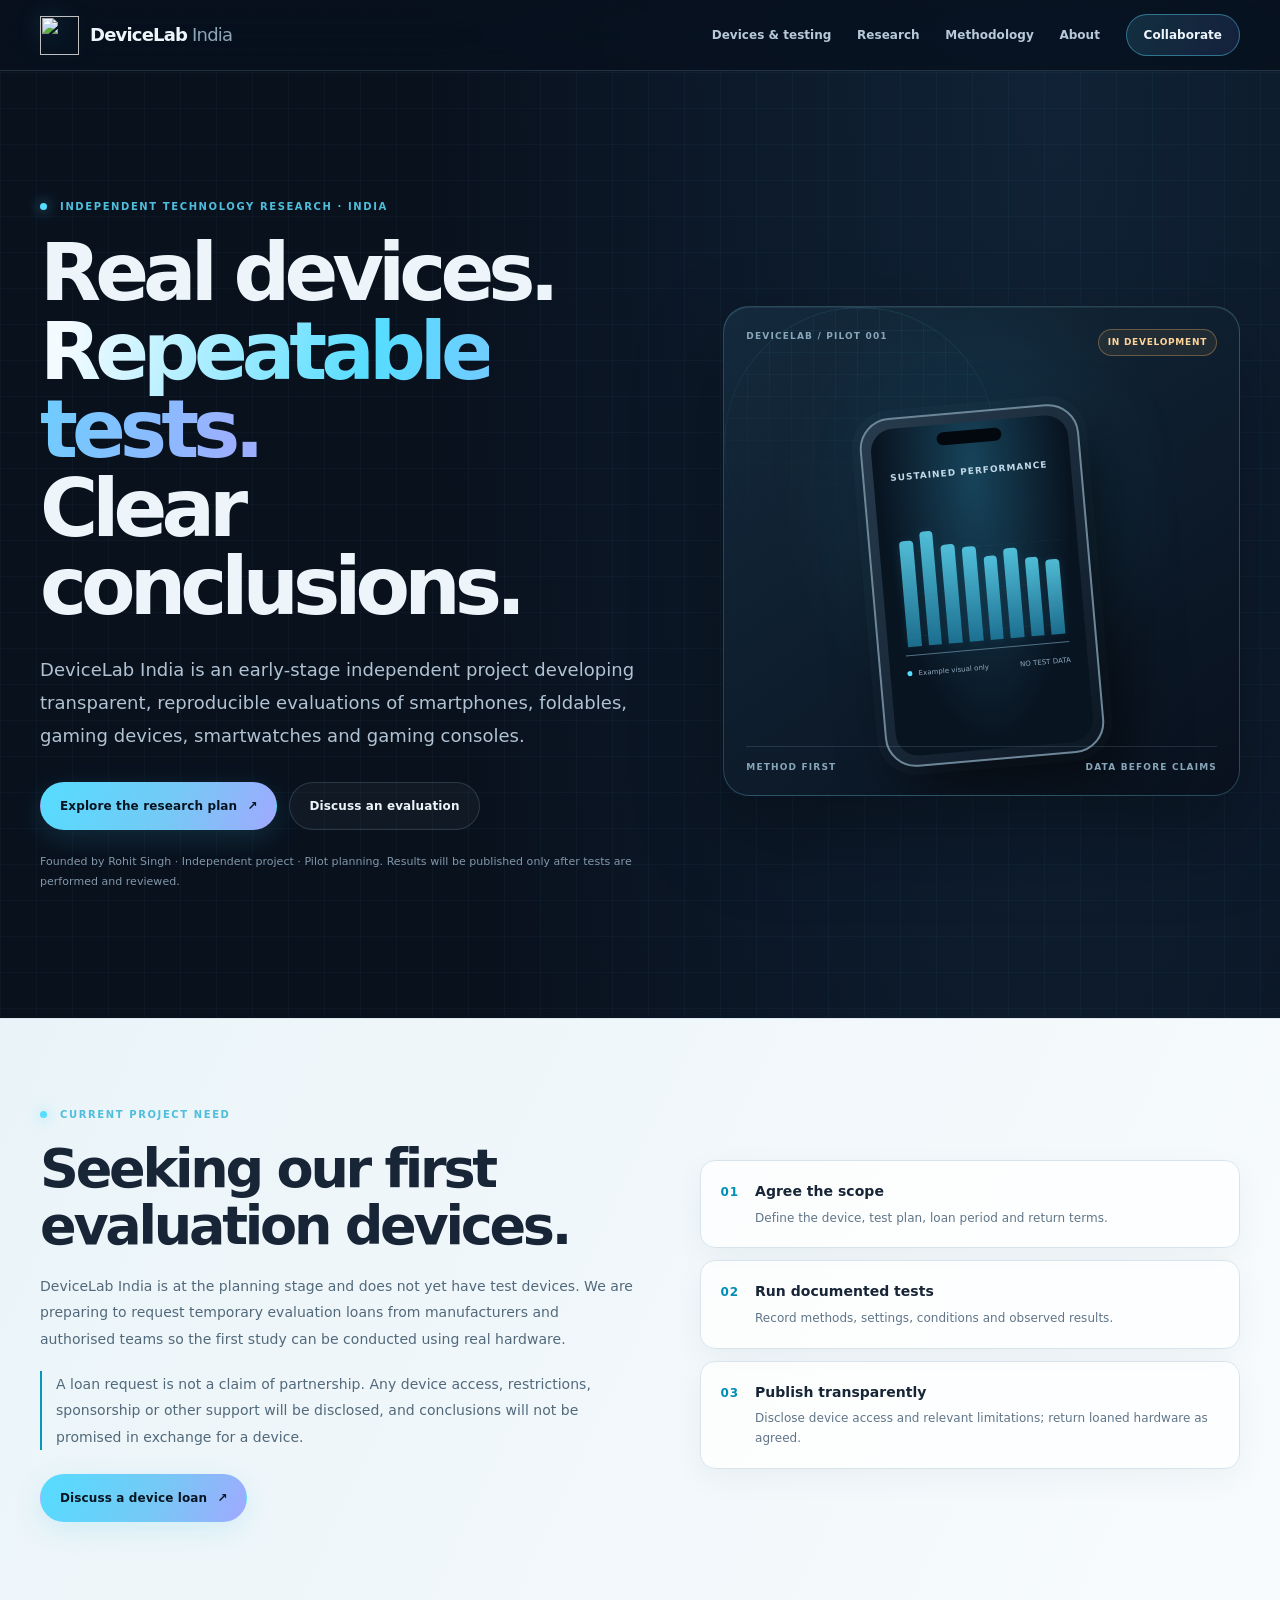
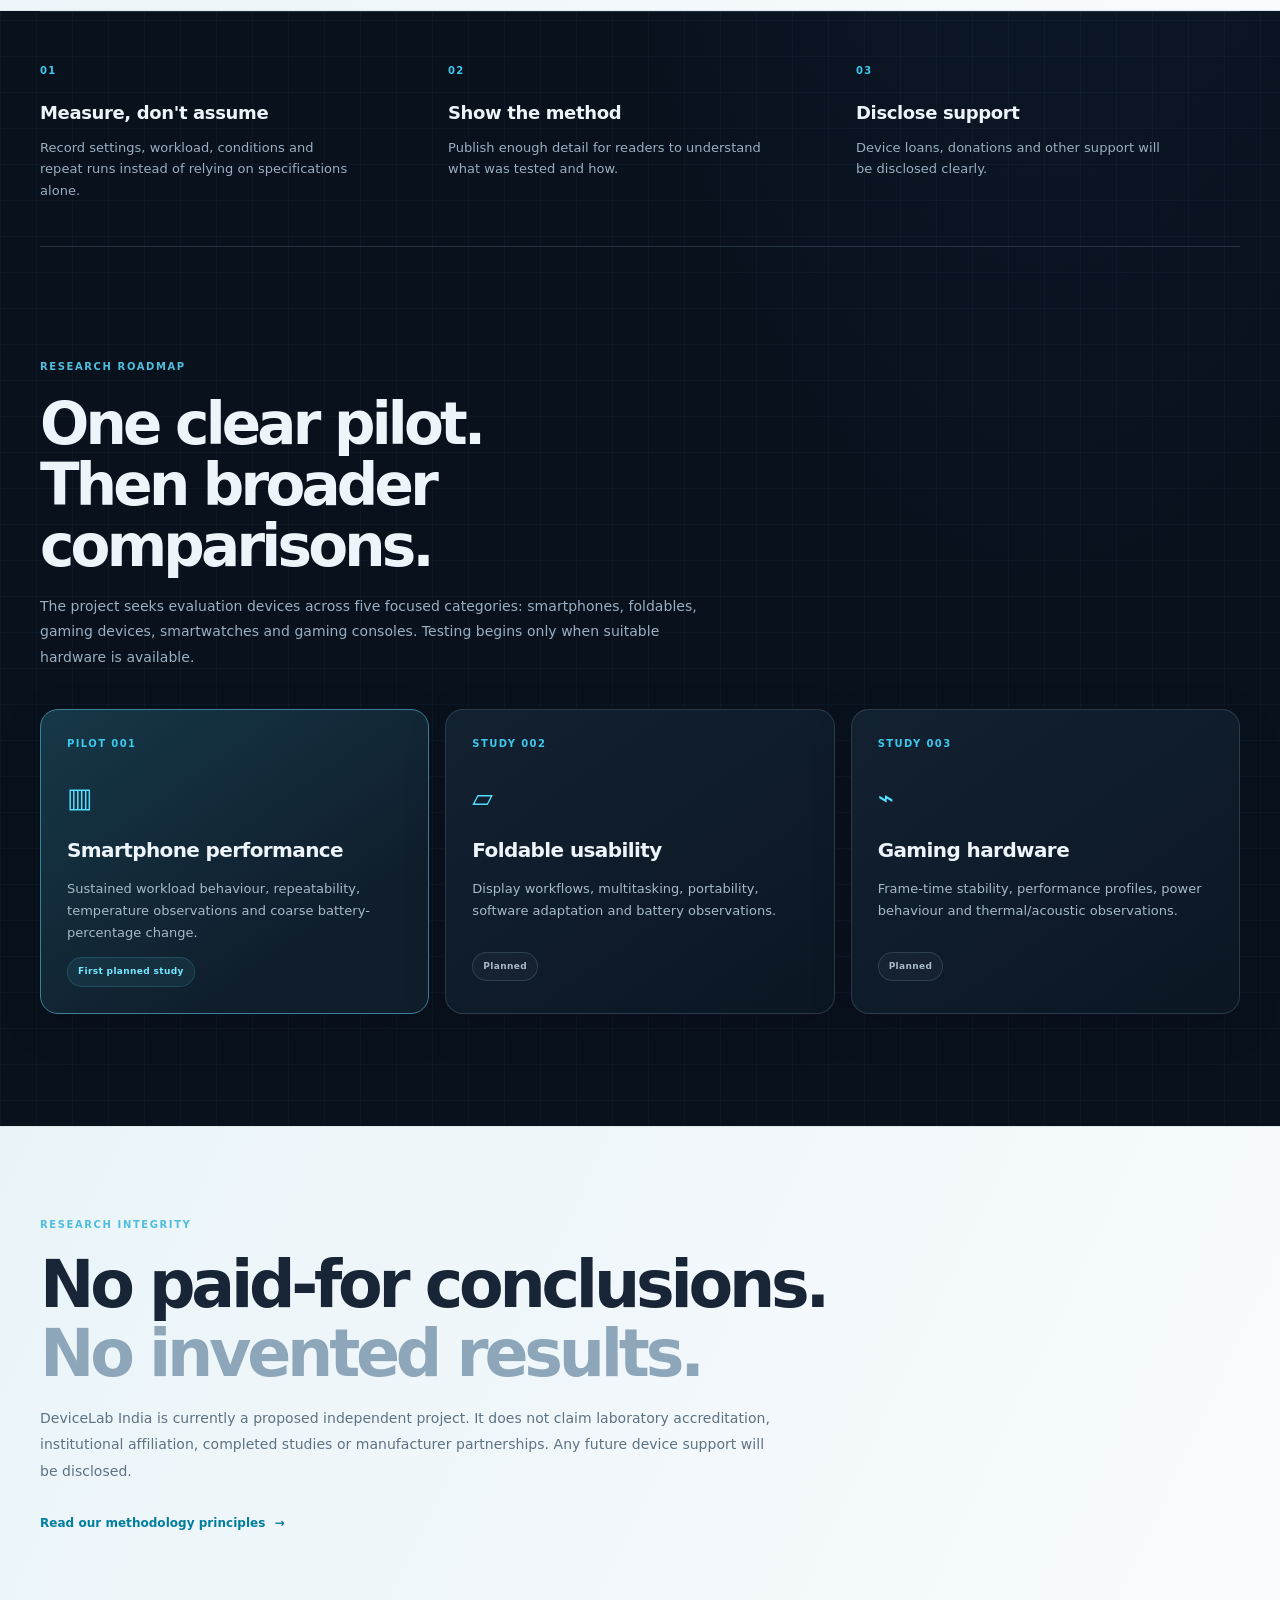
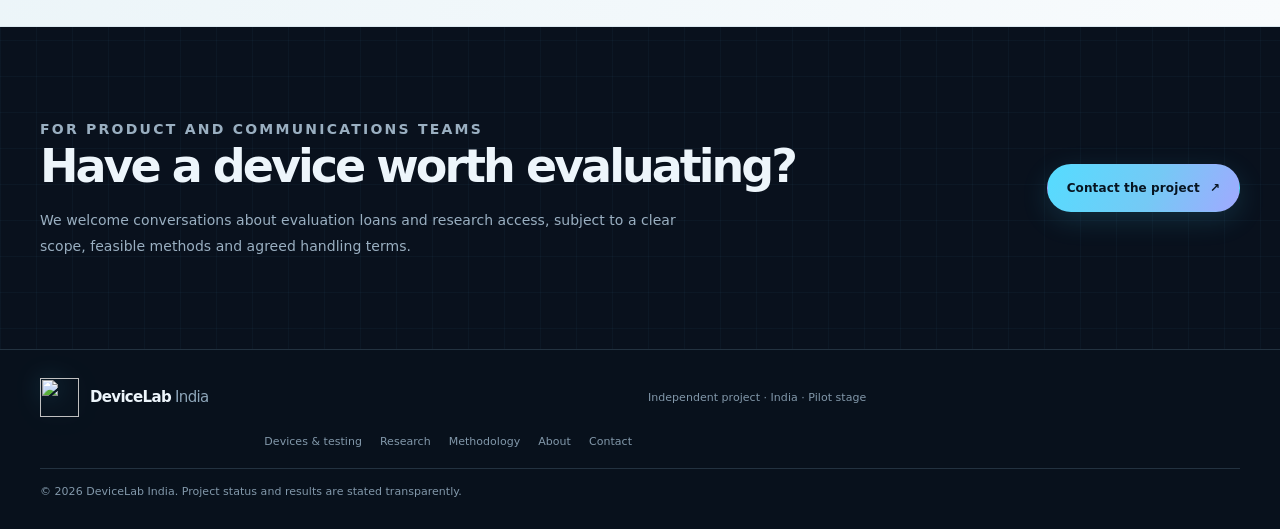
==== index.html @ 51964e19 "Add files via upload Add DeviceLab India website" ====
<!doctype html>
<html lang="en">
<head>
  <meta charset="utf-8">
  <meta name="viewport" content="width=device-width, initial-scale=1">
  <meta name="description" content="DeviceLab India is an independent, early-stage technology research project developing reproducible evaluations of smartphones, foldables, gaming devices, smartwatches and gaming consoles.">
  <meta name="theme-color" content="#101820">
  <title>DeviceLab India — Independent Device Research</title>
  <link rel="icon" href="assets/favicon.svg" type="image/svg+xml">
  <link rel="stylesheet" href="styles.css">
</head>
<body>
  <a class="skip-link" href="#main">Skip to content</a>
  <header class="site-header">
    <a class="brand" href="index.html" aria-label="DeviceLab India home">
      <img src="assets/logo.svg" alt="" width="38" height="38">
      <span>DeviceLab<span class="brand-light"> India</span></span>
    </a>
    <button class="menu-toggle" aria-expanded="false" aria-controls="site-nav">Menu</button>
    <nav id="site-nav" class="site-nav" aria-label="Main navigation">
      <a href="devices.html">Devices & testing</a><a href="research.html">Research</a>
      <a href="methodology.html">Methodology</a>
      <a href="about.html">About</a>
      <a class="nav-cta" href="contact.html">Collaborate</a>
    </nav>
  </header>

  <main id="main">
    <section class="hero section-wrap">
      <div class="hero-copy">
        <p class="eyebrow"><span class="status-dot"></span> Independent technology research · India</p>
        <h1>Real devices.<br><span class="gradient-text">Repeatable tests.</span><br>Clear conclusions.</h1>
        <p class="hero-lede">DeviceLab India is an early-stage independent project developing transparent, reproducible evaluations of smartphones, foldables, gaming devices, smartwatches and gaming consoles.</p>
        <div class="hero-actions">
          <a class="button button-primary" href="research.html">Explore the research plan <span aria-hidden="true">↗</span></a>
          <a class="button button-secondary" href="contact.html">Discuss an evaluation</a>
        </div>
        <p class="fine-print">Founded by Rohit Singh · Independent project · Pilot planning. Results will be published only after tests are performed and reviewed.</p>
      </div>
      <div class="hero-visual" aria-label="Research metrics illustration">
        <div class="visual-top"><span>DEVICELAB / PILOT 001</span><span class="live-pill">IN DEVELOPMENT</span></div>
        <div class="device-frame">
          <div class="device-screen">
            <div class="screen-notch"></div>
            <div class="screen-label">SUSTAINED PERFORMANCE</div>
            <div class="chart">
              <span style="height:78%"></span><span style="height:84%"></span><span style="height:73%"></span><span style="height:70%"></span><span style="height:62%"></span><span style="height:66%"></span><span style="height:58%"></span><span style="height:55%"></span>
            </div>
            <div class="chart-legend"><span><i class="legend-mark"></i> Example visual only</span><span>NO TEST DATA</span></div>
          </div>
        </div>
        <div class="visual-bottom"><span>METHOD FIRST</span><span>DATA BEFORE CLAIMS</span></div>
      </div>
    </section>

    <section class="device-access-band" aria-labelledby="device-access-title">
      <div class="section-wrap device-access-inner">
        <div class="device-access-copy">
          <p class="eyebrow"><span class="status-dot"></span> Current project need</p>
          <h2 id="device-access-title">Seeking our first evaluation devices.</h2>
          <p>DeviceLab India is at the planning stage and does not yet have test devices. We are preparing to request temporary evaluation loans from manufacturers and authorised teams so the first study can be conducted using real hardware.</p>
          <p class="device-access-note">A loan request is not a claim of partnership. Any device access, restrictions, sponsorship or other support will be disclosed, and conclusions will not be promised in exchange for a device.</p>
          <a class="button button-primary" href="contact.html">Discuss a device loan <span aria-hidden="true">↗</span></a>
        </div>
        <ol class="device-access-steps" aria-label="Proposed evaluation process">
          <li><span>01</span><div><strong>Agree the scope</strong><p>Define the device, test plan, loan period and return terms.</p></div></li>
          <li><span>02</span><div><strong>Run documented tests</strong><p>Record methods, settings, conditions and observed results.</p></div></li>
          <li><span>03</span><div><strong>Publish transparently</strong><p>Disclose device access and relevant limitations; return loaned hardware as agreed.</p></div></li>
        </ol>
      </div>
    </section>

    <section class="principles section-wrap">
      <div class="principle"><span class="principle-number">01</span><h2>Measure, don't assume</h2><p>Record settings, workload, conditions and repeat runs instead of relying on specifications alone.</p></div>
      <div class="principle"><span class="principle-number">02</span><h2>Show the method</h2><p>Publish enough detail for readers to understand what was tested and how.</p></div>
      <div class="principle"><span class="principle-number">03</span><h2>Disclose support</h2><p>Device loans, donations and other support will be disclosed clearly.</p></div>
    </section>

    <section class="section-wrap section-block">
      <div class="section-heading">
        <p class="eyebrow">Research roadmap</p>
        <h2>One clear pilot.<br>Then broader comparisons.</h2>
        <p class="section-intro">The project seeks evaluation devices across five focused categories: smartphones, foldables, gaming devices, smartwatches and gaming consoles. Testing begins only when suitable hardware is available.</p>
      </div>
      <div class="roadmap-grid">
        <article class="roadmap-card featured">
          <div class="card-index">PILOT 001</div><div class="card-icon">▥</div>
          <h3>Smartphone performance</h3>
          <p>Sustained workload behaviour, repeatability, temperature observations and coarse battery-percentage change.</p>
          <span class="tag">First planned study</span>
        </article>
        <article class="roadmap-card">
          <div class="card-index">STUDY 002</div><div class="card-icon">▱</div>
          <h3>Foldable usability</h3>
          <p>Display workflows, multitasking, portability, software adaptation and battery observations.</p>
          <span class="tag tag-muted">Planned</span>
        </article>
        <article class="roadmap-card">
          <div class="card-index">STUDY 003</div><div class="card-icon">⌁</div>
          <h3>Gaming hardware</h3>
          <p>Frame-time stability, performance profiles, power behaviour and thermal/acoustic observations.</p>
          <span class="tag tag-muted">Planned</span>
        </article>
      </div>
    </section>

    <section class="statement-band">
      <div class="section-wrap statement-inner">
        <p class="eyebrow">Research integrity</p>
        <h2>No paid-for conclusions.<br><span class="muted-text">No invented results.</span></h2>
        <p>DeviceLab India is currently a proposed independent project. It does not claim laboratory accreditation, institutional affiliation, completed studies or manufacturer partnerships. Any future device support will be disclosed.</p>
        <a class="text-link" href="methodology.html">Read our methodology principles <span aria-hidden="true">→</span></a>
      </div>
    </section>

    <section class="section-wrap final-cta">
      <div><p class="eyebrow">For product and communications teams</p><h2>Have a device worth evaluating?</h2><p>We welcome conversations about evaluation loans and research access, subject to a clear scope, feasible methods and agreed handling terms.</p></div>
      <a class="button button-primary" href="contact.html">Contact the project <span aria-hidden="true">↗</span></a>
    </section>
  </main>

  <footer class="site-footer">
    <a class="brand footer-brand" href="index.html"><img src="assets/logo.svg" alt="" width="30" height="30"><span>DeviceLab<span class="brand-light"> India</span></span></a>
    <p>Independent project · India · Pilot stage</p>
    <div class="footer-links"><a href="devices.html">Devices & testing</a><a href="research.html">Research</a><a href="methodology.html">Methodology</a><a href="about.html">About</a><a href="contact.html">Contact</a></div>
    <p class="copyright">© <span id="year"></span> DeviceLab India. Project status and results are stated transparently.</p>
  </footer>
  <script src="script.js"></script>
</body>
</html>
---- styles.css ----
:root {
  --bg: #0b1117; --panel: #111b24; --panel2: #16232e; --text: #f3f6f8; --muted: #9aabb7;
  --line: rgba(204,222,235,.14); --cyan: #64e3d3; --blue: #76a9ff; --max: 1160px;
}
* { box-sizing: border-box; }
html { scroll-behavior: smooth; }
body { margin:0; background:var(--bg); color:var(--text); font-family: Inter, ui-sans-serif, system-ui, -apple-system, BlinkMacSystemFont, "Segoe UI", sans-serif; line-height:1.6; }
a { color:inherit; text-decoration:none; }
a:focus-visible, button:focus-visible { outline:2px solid var(--cyan); outline-offset:4px; }
.skip-link { position:absolute; left:-9999px; top:0; background:#fff; color:#000; padding:8px; z-index:10; }
.skip-link:focus { left:8px; }
.site-header { max-width:var(--max); margin:auto; padding:22px 28px; display:flex; align-items:center; justify-content:space-between; border-bottom:1px solid var(--line); }
.brand { display:flex; align-items:center; gap:10px; font-size:17px; font-weight:750; letter-spacing:-.03em; }
.brand img { display:block; }
.brand-light { color:var(--muted); font-weight:500; }
.site-nav { display:flex; align-items:center; gap:28px; color:#c3d0d8; font-size:13px; }
.site-nav a:hover, .footer-links a:hover { color:var(--cyan); }
.nav-cta { border:1px solid #3d5c67; border-radius:999px; padding:9px 16px; color:var(--text)!important; }
.menu-toggle { display:none; background:transparent; color:var(--text); border:1px solid var(--line); border-radius:8px; padding:8px 12px; }
.section-wrap { width:min(100% - 56px, var(--max)); margin-inline:auto; }
.hero { display:grid; grid-template-columns:1.05fr .95fr; gap:58px; align-items:center; padding-top:88px; padding-bottom:88px; }
.eyebrow { text-transform:uppercase; letter-spacing:.15em; color:var(--cyan); font-size:10px; font-weight:800; margin:0 0 17px; }
.status-dot { display:inline-block; width:7px; height:7px; background:var(--cyan); border-radius:50%; margin-right:8px; box-shadow:0 0 12px #64e3d366; }
h1,h2,h3,p { margin-top:0; }
h1 { font-size:clamp(43px, 6vw, 74px); letter-spacing:-.065em; line-height:1.02; margin-bottom:24px; }
.gradient-text { background:linear-gradient(95deg,var(--cyan),var(--blue)); -webkit-background-clip:text; background-clip:text; color:transparent; }
.hero-lede { max-width:570px; font-size:17px; color:#b3c1cb; line-height:1.8; }
.hero-actions { display:flex; flex-wrap:wrap; gap:12px; margin-top:28px; }
.button { display:inline-flex; align-items:center; justify-content:center; gap:12px; padding:13px 17px; border-radius:8px; font-weight:700; font-size:12px; transition:transform .18s ease, border-color .18s ease; }
.button:hover { transform:translateY(-2px); }
.button-primary { background:var(--cyan); color:#061416; }
.button-secondary { border:1px solid var(--line); color:var(--text); }
.fine-print { margin-top:20px; color:#7e919e; font-size:11px; }
.hero-visual { min-height:440px; border:1px solid #243843; border-radius:18px; background:radial-gradient(circle at 50% 40%,#1b3843 0%,#111c25 47%,#0d151c 100%); padding:20px; position:relative; overflow:hidden; box-shadow:0 22px 80px #0004; }
.hero-visual:before { content:""; position:absolute; width:270px; height:270px; border:1px solid #64e3d31b; border-radius:50%; top:80px; left:calc(50% - 135px); box-shadow:0 0 0 32px #64e3d308,0 0 0 64px #64e3d305; }
.visual-top,.visual-bottom { display:flex; justify-content:space-between; color:#8297a4; font-size:9px; letter-spacing:.12em; font-weight:700; position:relative; z-index:1; }
.live-pill { color:var(--cyan); border:1px solid #64e3d344; border-radius:999px; padding:4px 7px; }
.device-frame { width:218px; height:350px; border:2px solid #52616a; border-radius:28px; padding:8px; margin:24px auto 15px; background:#070b0f; transform:rotate(-4deg); position:relative; z-index:1; box-shadow:16px 24px 35px #0008; }
.device-screen { height:100%; border-radius:20px; background:linear-gradient(160deg,#132a35,#0c151d); padding:30px 15px 15px; position:relative; overflow:hidden; }
.screen-notch { width:65px; height:13px; background:#05090c; border-radius:10px; position:absolute; top:8px; left:calc(50% - 32px); }
.screen-label { color:#b2c4cf; font-size:8px; letter-spacing:.12em; }
.chart { height:170px; display:flex; align-items:end; gap:7px; border-bottom:1px solid #52717a; margin-top:20px; padding:0 3px; background:repeating-linear-gradient(to bottom,transparent 0,transparent 41px,#ffffff09 42px); }
.chart span { flex:1; background:linear-gradient(to top,var(--cyan),#77a9ff); border-radius:3px 3px 0 0; opacity:.85; }
.chart-legend { margin-top:12px; font-size:7px; color:#718995; display:flex; justify-content:space-between; gap:6px; }
.legend-mark { display:inline-block; width:6px; height:6px; border-radius:50%; background:var(--cyan); margin-right:4px; }
.visual-bottom { position:absolute; bottom:20px; left:20px; right:20px; }
.device-access-band { background:linear-gradient(115deg,#142630 0%,#101a22 65%,#101820 100%); border-top:1px solid #28414b; border-bottom:1px solid #28414b; }
.device-access-inner { display:grid; grid-template-columns:1.05fr .95fr; gap:58px; align-items:center; padding-top:66px; padding-bottom:66px; }
.device-access-copy h2 { font-size:clamp(31px,4vw,46px); line-height:1.1; letter-spacing:-.05em; max-width:600px; margin:0 0 17px; }
.device-access-copy>p:not(.eyebrow) { max-width:650px; color:var(--muted); font-size:14px; line-height:1.8; }
.device-access-copy .device-access-note { font-size:12px; color:#aebdc5; border-left:2px solid var(--cyan); padding-left:14px; margin:18px 0 24px; }
.device-access-steps { list-style:none; margin:0; padding:0; display:grid; gap:12px; }
.device-access-steps li { display:flex; gap:16px; align-items:flex-start; padding:18px; border:1px solid var(--line); border-radius:12px; background:#ffffff04; }
.device-access-steps li>span { color:var(--cyan); font-size:12px; font-weight:800; letter-spacing:.08em; padding-top:2px; }
.device-access-steps strong { display:block; font-size:14px; margin-bottom:5px; }
.device-access-steps p { color:var(--muted); font-size:12px; line-height:1.65; margin:0; }
.principles { display:grid; grid-template-columns:repeat(3,1fr); gap:20px; border-top:1px solid var(--line); border-bottom:1px solid var(--line); padding-top:35px; padding-bottom:35px; }
.principle { padding:4px 16px 8px 0; }
.principle-number,.card-index { color:var(--cyan); font-size:10px; letter-spacing:.13em; font-weight:800; }
.principle h2 { font-size:16px; margin:14px 0 8px; letter-spacing:-.02em; }
.principle p { color:var(--muted); font-size:12px; margin-bottom:0; max-width:300px; }
.section-block { padding-top:100px; padding-bottom:100px; }
.section-heading { max-width:660px; margin-bottom:35px; }
.section-heading h2,.statement-inner h2,.final-cta h2 { font-size:clamp(31px,4vw,48px); line-height:1.1; letter-spacing:-.055em; margin-bottom:15px; }
.section-intro,.final-cta p { color:var(--muted); max-width:610px; font-size:14px; }
.roadmap-grid { display:grid; grid-template-columns:repeat(3,1fr); gap:14px; }
.roadmap-card { background:var(--panel); border:1px solid var(--line); padding:24px; border-radius:12px; min-height:270px; }
.roadmap-card.featured { background:linear-gradient(145deg,#152d34,#111b24 70%); border-color:#3d6e73; }
.card-icon { font-size:26px; color:var(--cyan); margin:22px 0 15px; }
.roadmap-card h3 { font-size:18px; letter-spacing:-.03em; margin-bottom:10px; }
.roadmap-card p { color:var(--muted); font-size:12px; min-height:60px; }
.tag { display:inline-block; color:var(--cyan); background:#64e3d313; border:1px solid #64e3d32b; border-radius:999px; padding:5px 9px; font-size:9px; font-weight:700; }
.tag-muted { color:#a2b1bb; background:#ffffff08; border-color:var(--line); }
.statement-band { background:#101a22; border-top:1px solid var(--line); border-bottom:1px solid var(--line); }
.statement-inner { padding-top:75px; padding-bottom:75px; }
.statement-inner h2 { font-size:clamp(36px,5vw,57px); }
.muted-text { color:#728693; }
.statement-inner>p:not(.eyebrow) { color:var(--muted); max-width:680px; font-size:14px; }
.text-link { display:inline-block; color:var(--cyan); margin-top:12px; font-size:12px; font-weight:750; }
.final-cta { display:flex; align-items:center; justify-content:space-between; gap:30px; padding-top:75px; padding-bottom:75px; }
.final-cta h2 { font-size:34px; }
.final-cta p { margin-bottom:0; }
.site-footer { border-top:1px solid var(--line); padding:26px max(28px, calc((100% - var(--max))/2)); color:#81939f; font-size:10px; display:grid; grid-template-columns:1fr 1fr; gap:14px; align-items:center; }
.footer-brand { color:var(--text); font-size:14px; }
.site-footer>p { margin:0; }
.footer-links { display:flex; justify-content:flex-end; gap:18px; }
.copyright { grid-column:1/-1; padding-top:12px; border-top:1px solid var(--line); }
.page-hero { padding-top:72px; padding-bottom:52px; max-width:850px; }
.page-hero h1 { font-size:clamp(38px,5vw,60px); }
.page-hero p:not(.eyebrow) { color:var(--muted); font-size:16px; max-width:730px; }
.content-layout { display:grid; grid-template-columns:minmax(0, 760px) minmax(200px, 1fr); gap:50px; padding-bottom:90px; }
.prose h2 { font-size:23px; margin:34px 0 12px; letter-spacing:-.04em; }
.prose h3 { font-size:16px; margin:24px 0 8px; }
.prose p,.prose li { color:#b1c0ca; font-size:13px; }
.prose li { margin-bottom:8px; }
.prose ul,.prose ol { padding-left:20px; }
.note-box,.side-card { border:1px solid var(--line); background:var(--panel); border-radius:10px; padding:20px; }
.note-box strong { color:var(--cyan); }
.side-card { align-self:start; position:sticky; top:20px; }
.side-card h3 { font-size:14px; }
.side-card p,.side-card li { font-size:11px; color:var(--muted); }
.side-card ul { padding-left:17px; }
.table-wrap { overflow-x:auto; margin:18px 0; }
table { border-collapse:collapse; width:100%; font-size:12px; }
th,td { border:1px solid var(--line); padding:11px; text-align:left; vertical-align:top; }
th { background:var(--panel2); color:var(--text); }
td { color:#b1c0ca; }
.form-shell { max-width:760px; padding-bottom:90px; }
.form-card { border:1px solid var(--line); background:var(--panel); padding:26px; border-radius:14px; }
.form-card label { display:block; font-size:12px; color:#dbe4ea; font-weight:700; margin:18px 0 7px; }
.form-card input,.form-card select,.form-card textarea { width:100%; background:#0b1218; color:var(--text); border:1px solid #344651; border-radius:7px; padding:12px; font:inherit; font-size:13px; }
.form-card textarea { min-height:130px; resize:vertical; }
.form-help { font-size:11px; color:var(--muted); margin-top:14px; }
.contact-email { color:var(--cyan); overflow-wrap:anywhere; }
.placeholder-warning { background:#332718; border:1px solid #7d5a27; color:#f5d4a1; border-radius:8px; padding:13px 15px; font-size:12px; margin:18px 0; }
@media (max-width:760px) {
  .site-header { padding:17px 20px; position:relative; }
  .menu-toggle { display:block; }
  .site-nav { display:none; position:absolute; z-index:5; left:0; right:0; top:100%; background:#111b24; padding:18px 22px; border-bottom:1px solid var(--line); flex-direction:column; align-items:stretch; gap:15px; }
  .site-nav.open { display:flex; }
  .nav-cta { text-align:center; }
  .section-wrap { width:min(100% - 40px, var(--max)); }
  .hero { grid-template-columns:1fr; gap:32px; padding-top:58px; padding-bottom:55px; }
  .device-access-inner { grid-template-columns:1fr; gap:28px; padding-top:52px; padding-bottom:52px; }
  .hero-visual { min-height:410px; }
  .principles,.roadmap-grid { grid-template-columns:1fr; }
  .device-access-band { background:linear-gradient(115deg,#142630 0%,#101a22 65%,#101820 100%); border-top:1px solid #28414b; border-bottom:1px solid #28414b; }
.device-access-inner { display:grid; grid-template-columns:1.05fr .95fr; gap:58px; align-items:center; padding-top:66px; padding-bottom:66px; }
.device-access-copy h2 { font-size:clamp(31px,4vw,46px); line-height:1.1; letter-spacing:-.05em; max-width:600px; margin:0 0 17px; }
.device-access-copy>p:not(.eyebrow) { max-width:650px; color:var(--muted); font-size:14px; line-height:1.8; }
.device-access-copy .device-access-note { font-size:12px; color:#aebdc5; border-left:2px solid var(--cyan); padding-left:14px; margin:18px 0 24px; }
.device-access-steps { list-style:none; margin:0; padding:0; display:grid; gap:12px; }
.device-access-steps li { display:flex; gap:16px; align-items:flex-start; padding:18px; border:1px solid var(--line); border-radius:12px; background:#ffffff04; }
.device-access-steps li>span { color:var(--cyan); font-size:12px; font-weight:800; letter-spacing:.08em; padding-top:2px; }
.device-access-steps strong { display:block; font-size:14px; margin-bottom:5px; }
.device-access-steps p { color:var(--muted); font-size:12px; line-height:1.65; margin:0; }
.principles { gap:23px; }
  .principle p { max-width:100%; }
  .section-block { padding-top:68px; padding-bottom:68px; }
  .roadmap-card { min-height:auto; }
  .roadmap-card p { min-height:0; }
  .final-cta { align-items:flex-start; flex-direction:column; padding-top:55px; padding-bottom:55px; }
  .site-footer { padding:24px 20px; grid-template-columns:1fr; }
  .footer-links { justify-content:flex-start; flex-wrap:wrap; }
  .copyright { grid-column:auto; }
  .content-layout { grid-template-columns:1fr; gap:22px; }
  .side-card { position:static; }
  .page-hero { padding-top:52px; }
}
@media (prefers-reduced-motion: reduce) { html { scroll-behavior:auto; } *,*::before,*::after { transition:none!important; } }


/* DeviceLab India v1.3 — hybrid research platform */
:root { --cyan:#55d9ff; --blue:#658cff; --amber:#ffb547; --max:1160px; }
body:not(.light-page) { background-color:#0a1020; background-image:linear-gradient(rgba(85,217,255,.025) 1px,transparent 1px),linear-gradient(90deg,rgba(85,217,255,.025) 1px,transparent 1px); background-size:38px 38px; }
.site-header { backdrop-filter:blur(16px); }
.brand img { filter:drop-shadow(0 0 12px #55d9ff20); }
.nav-cta { border-color:#31536b; background:linear-gradient(120deg,#55d9ff12,#658cff12); }
.hero-visual,.roadmap-card,.device-access-steps li,.note-box,.side-card,.form-card { box-shadow:0 14px 45px rgba(0,0,0,.12); }
.roadmap-card,.note-box,.side-card,.form-card { border-radius:15px; }
/* Light surfaces for reading-heavy pages */
body.light-page { --bg:#f4f7fb; --panel:#ffffff; --panel2:#e9eff6; --text:#142235; --muted:#586a7e; --line:rgba(24,47,74,.14); --cyan:#087fa8; --blue:#315ecb; background:#f4f7fb; color:var(--text); background-image:linear-gradient(rgba(24,77,116,.025) 1px,transparent 1px),linear-gradient(90deg,rgba(24,77,116,.025) 1px,transparent 1px); background-size:42px 42px; }
.light-page .site-header { border-color:var(--line); }
.light-page .site-nav { color:#455970; }
.light-page .brand-light { color:#6d7e91; }
.light-page .nav-cta { color:#142235!important; border-color:#c2d1df; background:#fff; }
.light-page .eyebrow { color:#087fa8; }
.light-page .status-dot { background:#087fa8; box-shadow:0 0 10px #087fa833; }
.light-page .gradient-text { background:linear-gradient(95deg,#087fa8,#315ecb); -webkit-background-clip:text; background-clip:text; color:transparent; }
.light-page .page-hero p:not(.eyebrow) { color:#586a7e; }
.light-page .prose p,.light-page .prose li { color:#42556b; }
.light-page .note-box,.light-page .side-card,.light-page .form-card { background:rgba(255,255,255,.86); border-color:#d8e2ec; box-shadow:0 14px 36px rgba(21,48,79,.055); }
.light-page .note-box strong { color:#087fa8; }
.light-page .side-card p,.light-page .side-card li { color:#5a6c80; }
.light-page th { background:#e8f0f7; color:#142235; }
.light-page td { color:#42556b; }
.light-page .form-card label { color:#243950; }
.light-page .form-card input,.light-page .form-card select,.light-page .form-card textarea { background:#fff; color:#142235; border-color:#c7d4e1; }
.light-page .form-help { color:#607287; }
.light-page .contact-email { color:#087fa8; }
.light-page .button-primary { background:#087fa8; color:#fff; }
.light-page .button-secondary { color:#142235; border-color:#c7d4e1; }
.light-page .site-footer { background:#eaf0f6; border-color:#d7e1eb; color:#5b6c80; }
.light-page .footer-brand { color:#142235; }
.light-page .footer-links a:hover { color:#087fa8; }
.light-page .copyright { border-color:#d7e1eb; }
.light-page .menu-toggle { color:#142235; border-color:#c7d4e1; }
.light-page .site-nav.open { background:#fff; border-color:#d7e1eb; }
/* Dedicated device and testing page */
.lab-page { --bg:#0a1020; --panel:#111b2d; --panel2:#17253a; --text:#f0f5fb; --muted:#9cacc2; --line:rgba(177,204,232,.15); --cyan:#55d9ff; --blue:#658cff; background:#0a1020; color:var(--text); background-image:linear-gradient(rgba(85,217,255,.028) 1px,transparent 1px),linear-gradient(90deg,rgba(85,217,255,.028) 1px,transparent 1px); background-size:38px 38px; }
.lab-page .site-nav { color:#bdcadd; }
.lab-page .site-nav a.active { color:#55d9ff; }
.lab-page .lab-hero { display:grid; grid-template-columns:1.08fr .92fr; align-items:center; gap:50px; padding-top:82px; padding-bottom:78px; }
.lab-page .lab-hero h1 { font-size:clamp(43px,6vw,72px); }
.lab-page .hero-lede { color:#a9b8cd; }
.lab-page .lab-status-panel { padding:24px; border:1px solid #29405d; border-radius:18px; background:linear-gradient(145deg,rgba(24,43,68,.93),rgba(12,22,39,.88)); box-shadow:0 28px 90px #0005,inset 0 1px #ffffff0a; backdrop-filter:blur(18px); position:relative; overflow:hidden; }
.lab-page .lab-status-panel:after { content:""; position:absolute; width:220px; height:220px; right:-100px; top:-100px; border-radius:50%; border:1px solid #55d9ff26; box-shadow:0 0 0 26px #55d9ff08,0 0 0 52px #55d9ff05; pointer-events:none; }
.lab-page .panel-head,.lab-page .panel-foot { display:flex; justify-content:space-between; align-items:center; gap:12px; font-size:9px; letter-spacing:.13em; font-weight:800; color:#8fa4c0; position:relative; z-index:1; }
.lab-page .status-pill { display:inline-flex; align-items:center; gap:6px; width:max-content; max-width:100%; border-radius:999px; padding:5px 8px; font-size:9px; line-height:1.2; font-weight:800; letter-spacing:.07em; white-space:nowrap; }
.lab-page .status-planned { color:#ffcb78; background:#ffb54715; border:1px solid #ffb54745; }
.lab-page .status-tested { color:#74e8bc; background:#4ce0a018; border:1px solid #4ce0a045; }
.lab-page .status-in-progress { color:#65dcff; background:#55d9ff14; border:1px solid #55d9ff40; }
.lab-page .status-grid { display:grid; grid-template-columns:repeat(3,1fr); gap:10px; margin:35px 0 23px; position:relative; z-index:1; }
.lab-page .status-grid div { border:1px solid #ffffff12; border-radius:10px; padding:14px 11px; background:#ffffff05; }
.lab-page .status-grid strong { display:block; font-size:27px; letter-spacing:-.06em; color:#f1f6ff; }
.lab-page .status-grid span { display:block; font-size:10px; line-height:1.4; color:#9aacc5; margin-top:5px; }
.lab-page .status-track { height:4px; background:#ffffff0d; border-radius:99px; overflow:hidden; }
.lab-page .status-track span { display:block; width:14%; height:100%; background:linear-gradient(90deg,#55d9ff,#658cff); border-radius:99px; }
.lab-page .lab-status-panel>p { margin:12px 0 26px; font-size:12px; color:#9aacc5; }
.lab-page .tiny-dot { width:6px; height:6px; border-radius:50%; background:#ffb547; box-shadow:0 0 12px #ffb54755; }
.lab-page .inventory-section,.lab-page .metrics-section { padding-top:76px; padding-bottom:88px; }
.lab-page .section-heading { max-width:720px; }
.lab-page .section-heading h2 { font-size:clamp(32px,4vw,48px); }
.lab-page .section-intro { color:#9cacc2; line-height:1.8; }
.lab-page .inventory-toolbar { display:flex; align-items:center; justify-content:space-between; gap:20px; margin:30px 0 20px; flex-wrap:wrap; }
.lab-page .filter-chips { display:flex; flex-wrap:wrap; gap:8px; }
.lab-page .filter-chip { appearance:none; cursor:pointer; border:1px solid #2a3b55; background:#111b2d; color:#aabbd0; border-radius:999px; padding:9px 13px; font:inherit; font-size:11px; transition:background .2s,border-color .2s,color .2s; }
.lab-page .filter-chip:hover,.lab-page .filter-chip.active { border-color:#55d9ff7a; background:#55d9ff12; color:#66dfff; }
.lab-page .inventory-count { color:#879bb5; font-size:11px; white-space:nowrap; }
.lab-page .empty-inventory { text-align:center; padding:44px 24px; border:1px dashed #35506c; border-radius:17px; background:linear-gradient(140deg,#101d31aa,#0c1525aa); }
.lab-page .empty-icon { width:64px; height:64px; margin:0 auto 18px; display:grid; place-items:center; border-radius:17px; border:1px solid #55d9ff32; background:#55d9ff0c; }
.lab-page .empty-icon svg { width:34px; height:34px; fill:none; stroke:#55d9ff; stroke-width:1.6; stroke-linecap:round; stroke-linejoin:round; }
.lab-page .empty-inventory .status-pill { margin-bottom:16px; }
.lab-page .empty-inventory h3 { font-size:23px; margin:0 0 10px; }
.lab-page .empty-inventory p { max-width:630px; margin:0 auto 22px; font-size:13px; color:#9cacc2; line-height:1.8; }
.lab-page .category-shelf { display:grid; grid-template-columns:repeat(3,minmax(0,1fr)); gap:14px; margin-top:18px; }
.lab-page .category-card,.lab-page .test-suite-card,.lab-page .metric-card { border:1px solid #263952; background:linear-gradient(145deg,rgba(19,32,52,.92),rgba(14,24,41,.92)); border-radius:14px; padding:21px; min-width:0; box-shadow:inset 0 1px #ffffff07; transition:transform .2s,border-color .2s,box-shadow .2s; }
.lab-page .category-card:hover,.lab-page .test-suite-card:hover,.lab-page .metric-card:hover { transform:translateY(-3px); border-color:#55d9ff5c; box-shadow:0 15px 35px #0003,inset 0 1px #ffffff0b; }
.lab-page .category-card[hidden] { display:none; }
.lab-page .category-card-top { display:flex; align-items:center; justify-content:space-between; gap:10px; }
.lab-page .category-icon { width:43px; height:43px; display:grid; place-items:center; border:1px solid #55d9ff26; background:linear-gradient(145deg,#55d9ff14,#658cff0a); border-radius:12px; }
.lab-page .category-icon svg { width:23px; height:23px; stroke:#64ddff; fill:none; stroke-width:1.5; stroke-linecap:round; stroke-linejoin:round; }
.lab-page .card-kicker { margin:20px 0 6px; color:#5fcee9; font-size:9px; font-weight:800; letter-spacing:.14em; }
.lab-page .category-card h3,.lab-page .test-suite-card h3,.lab-page .metric-card h3 { font-size:17px; letter-spacing:-.025em; margin:0 0 9px; }
.lab-page .category-card>p:not(.card-kicker),.lab-page .test-suite-card>p,.lab-page .metric-card p { color:#9cacc2; font-size:12px; line-height:1.75; }
.lab-page .category-meta { display:block; margin-top:16px; padding-top:12px; border-top:1px solid #ffffff10; color:#8499b5; font-size:10px; }
.lab-page .filter-empty { color:#9cacc2; font-size:13px; }
.lab-page .test-suite-section { border-block:1px solid #1e3048; background:linear-gradient(120deg,#101a2c,#0d1727 60%,#111a2a); padding:76px 0 86px; }
.lab-page .test-suite-grid { display:grid; grid-template-columns:repeat(3,minmax(0,1fr)); gap:14px; }
.lab-page .test-suite-card { min-height:242px; display:flex; flex-direction:column; }
.lab-page .suite-number { color:#5fcee9; font-size:9px; font-weight:800; letter-spacing:.13em; }
.lab-page .suite-icon { font-size:27px; color:#65dfff; margin:13px 0 15px; }
.lab-page .test-suite-card>p { margin-bottom:20px; }
.lab-page .suite-footer { display:flex; justify-content:space-between; align-items:center; gap:8px; margin-top:auto; padding-top:12px; border-top:1px solid #ffffff10; }
.lab-page .suite-footer>span:first-child { color:#8397b0; font-size:9px; }
.lab-page .metric-grid { display:grid; grid-template-columns:repeat(3,minmax(0,1fr)); gap:13px; }
.lab-page .metric-card { padding:20px; }
.lab-page .metric-label { display:inline-block; color:#64dfff; font-size:9px; font-weight:800; letter-spacing:.13em; margin-bottom:18px; }
.lab-page .metric-card h3 { font-size:15px; }
.lab-page .standards-note { display:grid; grid-template-columns:auto 1fr auto; align-items:start; gap:15px; padding:20px; margin-top:20px; border:1px solid #3c4350; border-radius:13px; background:linear-gradient(120deg,#1b2636,#171f2e); }
.lab-page .standards-icon { width:25px; height:25px; border-radius:50%; display:grid; place-items:center; background:#ffb5471c; color:#ffcb78; font-size:13px; font-weight:900; }
.lab-page .standards-note strong { font-size:12px; }
.lab-page .standards-note p { color:#9cacc2; font-size:11px; line-height:1.7; margin:6px 0 0; }
.lab-page .standards-note .text-link { margin:3px 0 0; white-space:nowrap; }
.lab-page .lab-cta-band { border-top:1px solid #263952; background:radial-gradient(ellipse at 85% 50%,#173a504d,transparent 50%),#0d1727; }
.lab-page .lab-cta-inner { display:flex; align-items:center; justify-content:space-between; gap:30px; padding-top:60px; padding-bottom:60px; }
.lab-page .lab-cta-inner h2 { font-size:clamp(29px,4vw,43px); line-height:1.12; letter-spacing:-.05em; margin-bottom:12px; }
.lab-page .lab-cta-inner p:not(.eyebrow) { max-width:690px; color:#9cacc2; font-size:13px; line-height:1.8; margin-bottom:0; }
.lab-page .site-footer { border-color:#24354d; }
@media(max-width:850px) { .lab-page .lab-hero { grid-template-columns:1fr; gap:30px; padding-top:58px; padding-bottom:55px; } .lab-page .category-shelf,.lab-page .test-suite-grid,.lab-page .metric-grid { grid-template-columns:repeat(2,minmax(0,1fr)); } }
@media(max-width:760px) { .lab-page .site-nav { background:#111b2d; } .lab-page .lab-hero { padding-top:48px; } .lab-page .inventory-section,.lab-page .metrics-section,.lab-page .test-suite-section { padding-top:56px; padding-bottom:60px; } .lab-page .category-shelf,.lab-page .test-suite-grid,.lab-page .metric-grid { grid-template-columns:1fr; } .lab-page .inventory-toolbar { align-items:flex-start; flex-direction:column; gap:13px; } .lab-page .filter-chips { gap:7px; } .lab-page .filter-chip { padding:8px 10px; } .lab-page .empty-inventory { padding:32px 18px; } .lab-page .standards-note { grid-template-columns:auto 1fr; } .lab-page .standards-note .text-link { grid-column:2; } .lab-page .lab-cta-inner { align-items:flex-start; flex-direction:column; padding-top:48px; padding-bottom:48px; } }


/* DeviceLab India v1.5 — coherent hybrid research interface */
:root{
 --bg:#09111d;--panel:#101d2b;--panel2:#152638;--text:#edf5fb;--muted:#9aafc1;
 --line:rgba(151,190,216,.19);--cyan:#56ddff;--blue:#7c8cff;--amber:#ffbf69;
 --max:1200px;--radius:18px;--shadow:0 24px 70px rgba(0,0,0,.24)
}
html{scroll-behavior:smooth;scroll-padding-top:92px}
body{font-family:Inter,ui-sans-serif,system-ui,-apple-system,BlinkMacSystemFont,"Segoe UI",sans-serif;line-height:1.68;letter-spacing:.002em;background:#f4f7fb;color:#172536;overflow-x:hidden}
body:not(.light-page){background-color:#09111d;background-image:linear-gradient(rgba(86,221,255,.035) 1px,transparent 1px),linear-gradient(90deg,rgba(86,221,255,.035) 1px,transparent 1px),radial-gradient(ellipse at 82% 0%,rgba(56,126,189,.16),transparent 42%);background-size:36px 36px,36px 36px,auto;color:var(--text)}
body.light-page{background:#f4f7fb;color:#172536;background-image:radial-gradient(ellipse at 90% 0%,rgba(49,173,220,.10),transparent 35%)}
*{scrollbar-color:#436579 transparent}
::selection{background:rgba(86,221,255,.28);color:inherit}
a{transition:color .22s ease,background .22s ease,border-color .22s ease,transform .22s ease,box-shadow .22s ease}
button,input,select,textarea{font:inherit}
.site-header{position:sticky;top:0;z-index:50;max-width:none;padding:14px max(24px,calc((100% - var(--max))/2));border-bottom:1px solid var(--line);background:rgba(8,17,29,.82);backdrop-filter:blur(20px) saturate(150%);-webkit-backdrop-filter:blur(20px) saturate(150%)}
.light-page .site-header{background:rgba(247,250,253,.88);border-color:rgba(23,57,81,.12)}
.brand{font-size:18px;letter-spacing:-.045em;gap:11px;white-space:nowrap}.brand img{width:39px;height:39px;filter:drop-shadow(0 0 12px rgba(86,221,255,.2))}.brand-light{color:#8ea6b9}.light-page .brand-light{color:#65798b}
.site-nav{gap:clamp(12px,2vw,27px);font-size:12px;font-weight:650;color:#b8c9d8}.light-page .site-nav{color:#53697b}.site-nav a:not(.nav-cta){position:relative;padding:10px 0}.site-nav a:not(.nav-cta)::after{content:"";position:absolute;left:0;bottom:3px;width:100%;height:1px;background:var(--cyan);transform:scaleX(0);transform-origin:left;transition:transform .22s ease}.site-nav a:hover::after,.site-nav a[aria-current="page"]::after{transform:scaleX(1)}
.nav-cta{border:1px solid rgba(86,221,255,.42);border-radius:999px;padding:10px 17px;background:linear-gradient(115deg,rgba(86,221,255,.14),rgba(124,140,255,.12));color:var(--text)}.light-page .nav-cta{color:#12324a;border-color:#9bcfe0;background:#e5f7fc}
.menu-toggle{display:none;border:1px solid var(--line);background:var(--panel);color:inherit;border-radius:10px;padding:9px 13px;cursor:pointer}
.section-wrap{width:min(calc(100% - 56px),var(--max));margin-inline:auto}
.hero{display:grid;grid-template-columns:minmax(0,1.08fr) minmax(340px,.92fr);gap:clamp(36px,6vw,88px);align-items:center;padding-top:clamp(74px,10vw,132px);padding-bottom:clamp(70px,9vw,118px)}
.eyebrow{font-size:10px;letter-spacing:.16em;text-transform:uppercase;font-weight:800;color:#4ebedc;margin-bottom:18px}.light-page .eyebrow{color:#087ea2}.status-dot,.tiny-dot{display:inline-block;width:7px;height:7px;border-radius:50%;background:var(--cyan);box-shadow:0 0 14px rgba(86,221,255,.8);margin-right:8px}
h1,h2,h3,p{overflow-wrap:break-word}h1,h2,h3{letter-spacing:-.045em}
.hero h1,.lab-hero h1{font-size:clamp(46px,6.2vw,82px);line-height:.99;letter-spacing:-.075em;margin:0 0 26px;max-width:760px}.gradient-text{background:linear-gradient(105deg,#f4fbff 5%,#56ddff 50%,#9cafff 95%);-webkit-background-clip:text;background-clip:text;color:transparent}.light-page .gradient-text{background:linear-gradient(105deg,#142a40,#007ea7 60%,#5969ce);-webkit-background-clip:text;background-clip:text;color:transparent}
.hero-lede{font-size:clamp(15px,1.5vw,18px);line-height:1.85;color:#b1c3d2;max-width:640px}.light-page .hero-lede,.light-page .page-hero p:not(.eyebrow){color:#5e7183}.fine-print{font-size:11px;line-height:1.8;color:#8298aa;max-width:620px;margin-top:22px}.hero-actions{display:flex;flex-wrap:wrap;gap:12px;margin-top:29px}
.button{display:inline-flex;align-items:center;justify-content:center;gap:10px;border-radius:999px;padding:13px 19px;font-size:12px;font-weight:800;letter-spacing:.01em;border:1px solid transparent;cursor:pointer;min-height:46px}.button-primary{background:linear-gradient(115deg,#55dcff,#75c9f5 55%,#a0a9ff);color:#071421;box-shadow:0 8px 28px rgba(64,190,230,.16)}.button-primary:hover{transform:translateY(-2px);box-shadow:0 12px 34px rgba(64,190,230,.28)}.button-secondary{border-color:var(--line);background:rgba(255,255,255,.035);color:inherit}.button-secondary:hover{border-color:rgba(86,221,255,.55);background:rgba(86,221,255,.08)}
.hero-visual{position:relative;isolation:isolate;min-height:490px;border-radius:26px;border:1px solid rgba(105,194,226,.28);background:radial-gradient(ellipse at 50% 40%,rgba(40,133,173,.22),transparent 54%),linear-gradient(145deg,rgba(20,43,61,.97),rgba(9,17,29,.98));box-shadow:0 35px 90px rgba(0,0,0,.32),inset 0 1px rgba(255,255,255,.07);overflow:hidden}.hero-visual::before{content:"";position:absolute;inset:0;background:linear-gradient(rgba(86,221,255,.055) 1px,transparent 1px),linear-gradient(90deg,rgba(86,221,255,.055) 1px,transparent 1px);background-size:22px 22px;mask-image:linear-gradient(to bottom,black,transparent 90%);z-index:-1}.visual-top,.visual-bottom{position:absolute;left:22px;right:22px;display:flex;justify-content:space-between;gap:12px;font-size:9px;letter-spacing:.13em;font-weight:800;color:#88a6ba}.visual-top{top:22px}.visual-bottom{bottom:20px;border-top:1px solid rgba(151,190,216,.17);padding-top:13px}.live-pill,.status-pill{display:inline-flex;align-items:center;gap:7px;border:1px solid rgba(255,191,105,.32);border-radius:999px;padding:5px 9px;color:#ffd49a;background:rgba(255,191,105,.08);font-size:9px;letter-spacing:.08em;font-weight:800}.device-frame{position:absolute;left:50%;top:50%;width:220px;height:350px;transform:translate(-50%,-47%) rotate(-5deg);border:2px solid #6d8798;border-radius:31px;padding:9px;background:linear-gradient(135deg,#273c4e,#0d1724);box-shadow:20px 25px 60px #0008,0 0 0 8px #8bb7cb0a;transition:transform .5s cubic-bezier(.2,.8,.2,1)}.hero-visual:hover .device-frame{transform:translate(-50%,-49%) rotate(0deg)}.device-screen{height:100%;border-radius:23px;overflow:hidden;background:radial-gradient(ellipse at 50% 15%,#17445b,#091421 68%);position:relative;padding:42px 17px 18px}.screen-notch{position:absolute;top:8px;left:50%;transform:translateX(-50%);width:65px;height:13px;border-radius:12px;background:#02080e}.screen-label{font-size:9px;letter-spacing:.11em;color:#c0d8e8;font-weight:800;margin-bottom:26px}.chart{height:145px;display:flex;align-items:end;gap:7px;border-bottom:1px solid #4e7187;padding:0 3px 8px}.chart span{flex:1;border-radius:4px 4px 0 0;background:linear-gradient(to top,#2183a8,#62e3ff);opacity:.8;box-shadow:0 0 12px #4fd5ff20}.chart-legend{display:flex;justify-content:space-between;gap:4px;font-size:7px;color:#91aabd;margin-top:13px}.legend-mark{display:inline-block;width:5px;height:5px;border-radius:50%;background:var(--cyan)}
.device-access-band,.statement-band{background:linear-gradient(115deg,#eaf4f8,#f8fbfd);border-block:1px solid #dbe8ef;color:#172536}.device-access-inner{display:grid;grid-template-columns:1.05fr .95fr;gap:clamp(28px,5vw,68px);align-items:center;padding-block:clamp(54px,7vw,88px)}.device-access-copy h2{font-size:clamp(34px,4.5vw,54px);line-height:1.05;letter-spacing:-.06em;max-width:610px;margin:0 0 18px}.device-access-copy>p:not(.eyebrow){font-size:14px;color:#52697b;line-height:1.9}.device-access-copy .device-access-note{font-size:12px;color:#52697b;border-left:2px solid #0897bb;padding-left:14px;margin:18px 0 24px}.device-access-steps{list-style:none;margin:0;padding:0;display:grid;gap:12px}.device-access-steps li{display:flex;gap:16px;padding:19px;border:1px solid #d7e4ec;border-radius:15px;background:rgba(255,255,255,.78);box-shadow:0 10px 30px rgba(31,69,91,.05)}.device-access-steps li>span{color:#008eb4;font-size:12px;font-weight:900}.device-access-steps strong{font-size:14px}.device-access-steps p{font-size:12px;color:#607587;margin:4px 0 0}
.principles{display:grid;grid-template-columns:repeat(3,1fr);gap:24px;border-block:1px solid var(--line);padding-block:36px}.principle{padding:8px 20px 8px 0}.principle-number,.card-index{color:#3dc8ed;font-size:10px;letter-spacing:.14em;font-weight:900}.principle h2{font-size:18px;margin:15px 0 8px}.principle p{color:var(--muted);font-size:13px;max-width:320px}.section-block{padding-block:clamp(70px,9vw,112px)}.section-heading{max-width:700px;margin-bottom:38px}.section-heading h2,.statement-inner h2,.final-cta h2{font-size:clamp(34px,4.8vw,58px);line-height:1.05;letter-spacing:-.065em;margin:0 0 17px}.section-intro,.final-cta p{font-size:14px;line-height:1.85;color:var(--muted);max-width:680px}.roadmap-grid{display:grid;grid-template-columns:repeat(3,minmax(0,1fr));gap:16px}.roadmap-card{background:linear-gradient(145deg,rgba(19,34,49,.96),rgba(12,23,36,.98));border:1px solid var(--line);padding:26px;border-radius:var(--radius);min-height:280px;transition:transform .25s,border-color .25s,box-shadow .25s}.roadmap-card:hover,.category-card:hover,.metric-card:hover{transform:translateY(-4px);border-color:rgba(86,221,255,.48);box-shadow:var(--shadow)}.roadmap-card.featured{background:linear-gradient(145deg,#153848,#101d2b 75%);border-color:#3d8199}.card-icon{font-size:27px;color:var(--cyan);margin:22px 0 14px}.roadmap-card h3{font-size:20px}.roadmap-card p{color:#a7bac9;font-size:13px;min-height:60px}.tag{display:inline-flex;color:#75e6ff;background:#55d9ff12;border:1px solid #55d9ff2b;border-radius:999px;padding:6px 10px;font-size:9px;font-weight:800;letter-spacing:.04em}.tag-muted{color:#a9b9c7;background:#ffffff08;border-color:var(--line)}
.statement-inner{padding-block:clamp(58px,8vw,90px)}.statement-inner h2{font-size:clamp(38px,5.5vw,65px)}.muted-text{color:#8da6b9}.statement-inner>p:not(.eyebrow){color:#5d7283;max-width:730px;font-size:14px;line-height:1.9}.text-link{display:inline-flex;gap:9px;color:#007e9f;margin-top:14px;font-size:12px;font-weight:850}.final-cta{display:flex;align-items:center;justify-content:space-between;gap:35px;padding-block:clamp(58px,8vw,90px)}.final-cta h2{font-size:clamp(31px,4vw,46px)}.site-footer{border-top:1px solid var(--line);padding:28px max(28px,calc((100% - var(--max))/2));color:#8298aa;font-size:11px;display:grid;grid-template-columns:1fr 1fr;gap:16px;align-items:center;background:#08111c}.footer-brand{color:#edf5fb;font-size:15px}.site-footer>p{margin:0}.footer-links{display:flex;justify-content:flex-end;gap:18px;flex-wrap:wrap}.copyright{grid-column:1/-1;padding-top:14px;border-top:1px solid var(--line)}
/* Light editorial pages */
.light-page .page-hero{padding-top:clamp(54px,8vw,92px);padding-bottom:38px;max-width:900px}.page-hero h1{font-size:clamp(42px,5.5vw,68px);line-height:1.02;letter-spacing:-.07em;margin:0 0 22px}.light-page .page-hero .eyebrow{color:#0789aa}.light-page .page-hero p:not(.eyebrow){font-size:16px;line-height:1.85;max-width:760px}.content-layout{display:grid;grid-template-columns:minmax(0,760px) minmax(220px,1fr);gap:clamp(28px,5vw,60px);padding-bottom:90px}.prose h2{font-size:25px;line-height:1.2;margin:38px 0 13px;color:#172b3e}.prose h3{font-size:17px;margin:26px 0 8px;color:#21384b}.prose p,.prose li{color:#53697b;font-size:14px;line-height:1.9}.prose li{margin-bottom:8px}.prose ul,.prose ol{padding-left:22px}.note-box,.side-card{border:1px solid #dce7ee;background:#fff;border-radius:16px;padding:22px;box-shadow:0 12px 34px rgba(31,69,91,.045)}.note-box strong{color:#0789aa}.side-card{align-self:start;position:sticky;top:100px}.side-card h3{font-size:15px;color:#1c3448}.side-card p,.side-card li{font-size:12px;line-height:1.8;color:#617789}.table-wrap{overflow-x:auto;margin:20px 0;border-radius:12px}table{border-collapse:collapse;width:100%;font-size:12px;background:white}th,td{border:1px solid #dbe6ed;padding:13px;text-align:left;vertical-align:top}th{background:#eaf4f8;color:#193448}td{color:#53697b}.light-page .site-footer{background:#0b1724;color:#9aafc1}.light-page .footer-brand{color:#f0f7fb}
/* Device shelf and capability dashboard */
.lab-hero{display:grid;grid-template-columns:minmax(0,1.15fr) minmax(290px,.85fr);gap:clamp(30px,5vw,70px);align-items:center;padding-block:clamp(65px,8vw,100px)}.lab-hero-copy h1{font-size:clamp(44px,5.7vw,72px)}.lab-status-panel{border:1px solid rgba(86,221,255,.25);border-radius:22px;padding:25px;background:linear-gradient(145deg,rgba(17,39,56,.97),rgba(10,21,34,.98));box-shadow:var(--shadow)}.panel-head{display:flex;justify-content:space-between;align-items:center;gap:12px;color:#a3bdcf;font-size:10px;letter-spacing:.13em;font-weight:850}.status-planned{border-color:#52677a;background:#1b2c3d;color:#c3d3df}.status-grid{display:grid;grid-template-columns:repeat(3,1fr);gap:10px;margin:30px 0 24px}.status-grid>div{border-right:1px solid var(--line);padding-right:8px}.status-grid>div:last-child{border:0}.status-grid strong{display:block;font-size:30px;letter-spacing:-.06em;color:#f2f9fd}.status-grid span{font-size:10px;color:#92a9bb;line-height:1.5;display:block}.status-track{height:5px;background:#203448;border-radius:99px;overflow:hidden}.status-track span{display:block;width:8%;height:100%;background:linear-gradient(90deg,var(--cyan),var(--blue));border-radius:99px}.lab-status-panel>p{font-size:12px;color:#a2b8c8;margin:12px 0}.panel-foot{border-top:1px solid var(--line);padding-top:15px;color:#a5b9c9;font-size:10px}.inventory-section,.metrics-section{padding-block:clamp(54px,7vw,86px);border-top:1px solid var(--line)}.inventory-toolbar{display:flex;align-items:center;justify-content:space-between;gap:20px;flex-wrap:wrap;margin:25px 0}.filter-chips{display:flex;flex-wrap:wrap;gap:8px}.filter-chip{border:1px solid var(--line);border-radius:999px;padding:9px 14px;background:rgba(255,255,255,.035);color:#c5d5e2;font-size:11px;font-weight:750;cursor:pointer}.filter-chip:hover,.filter-chip.active{border-color:#55d9ff80;background:#55d9ff16;color:#72e4ff}.inventory-count{font-size:11px;color:#9eb4c5}.category-shelf{display:grid;grid-template-columns:repeat(3,minmax(0,1fr));gap:15px}.category-card{min-width:0;border:1px solid var(--line);border-radius:17px;padding:22px;background:linear-gradient(145deg,rgba(20,37,54,.96),rgba(12,24,37,.96));transition:transform .25s,border-color .25s,box-shadow .25s}.category-card[hidden]{display:none}.category-card-top{display:flex;align-items:center;justify-content:space-between;gap:10px}.category-icon{display:grid;place-items:center;width:48px;height:48px;border-radius:14px;color:#6ee3ff;background:linear-gradient(145deg,#173c50,#17283a);border:1px solid #3c7389}.category-icon svg,.empty-icon svg{width:25px;height:25px;fill:none;stroke:currentColor;stroke-width:1.5;stroke-linecap:round;stroke-linejoin:round}.card-kicker{font-size:9px;color:#62d8f8;letter-spacing:.15em;font-weight:850;margin:22px 0 7px}.category-card h3{font-size:21px;margin:0 0 9px}.category-card>p:not(.card-kicker){font-size:12px;color:#a7bac9;line-height:1.8;min-height:65px}.category-meta{font-size:10px;color:#91a9ba}.empty-inventory{border:1px dashed #416174;border-radius:20px;padding:clamp(28px,5vw,50px);text-align:center;background:rgba(15,34,49,.7);max-width:850px;margin:25px auto}.empty-icon{display:grid;place-items:center;width:62px;height:62px;margin:0 auto 20px;border:1px solid #315a70;border-radius:18px;color:var(--cyan);background:#55d9ff0d}.empty-inventory h3{font-size:25px;margin:18px 0 8px}.empty-inventory p{color:#a8bdcc;font-size:13px;max-width:600px;margin:0 auto 23px}.metric-grid{display:grid;grid-template-columns:repeat(3,minmax(0,1fr));gap:14px}.metric-card{padding:22px;border:1px solid var(--line);border-radius:16px;background:rgba(17,32,47,.86);transition:transform .25s,border-color .25s}.metric-card h3{font-size:15px;margin:13px 0 6px}.metric-card p{font-size:12px;color:#a3b8c8;line-height:1.8}.metric-label{font-size:9px;letter-spacing:.12em;text-transform:uppercase;color:#65dafa;font-weight:850}.suite-footer,.standards-note{color:#9bb0c1;font-size:12px;line-height:1.8}.lab-cta-band{background:linear-gradient(110deg,#eaf5f9,#f9fbfd);border-block:1px solid #dbe8ef;color:#172536}.lab-cta-inner{display:flex;align-items:center;justify-content:space-between;gap:30px;padding-block:55px}.lab-cta-inner p{color:#536b7d;max-width:650px;font-size:14px}.status-pill{white-space:nowrap}
/* Contact form */
.form-shell{max-width:800px;padding-bottom:90px}.form-card{border:1px solid #dbe6ed;background:#fff;padding:clamp(22px,4vw,36px);border-radius:20px;box-shadow:0 20px 55px rgba(31,69,91,.08)}.form-card label{display:block;font-size:12px;color:#253e52;font-weight:800;margin:18px 0 7px}.form-card input,.form-card select,.form-card textarea{width:100%;background:#f8fbfd;color:#172b3e;border:1px solid #cfdee8;border-radius:10px;padding:13px 14px;font-size:14px;transition:border-color .2s,box-shadow .2s}.form-card input:focus,.form-card select:focus,.form-card textarea:focus{outline:none;border-color:#149fc5;box-shadow:0 0 0 3px #149fc51c}.form-card textarea{min-height:145px;resize:vertical}.form-help{font-size:11px;color:#667c8e;margin-top:14px}.contact-email{color:#087f9f;overflow-wrap:anywhere}.contact-address-card{margin:0 0 18px}.contact-address-card p{margin:7px 0;color:#52697b;font-size:13px}.placeholder-warning{background:#fff5e6;border:1px solid #f2d6a6;color:#80541c;border-radius:12px;padding:14px 16px;font-size:12px;margin:18px 0}
/* Gentle entrance and page-to-page motion, with reduced-motion support */
@media (prefers-reduced-motion:no-preference){main{animation:page-enter .42s ease both}.section-wrap>*,.content-layout>*{animation:content-enter .55s ease both}@keyframes page-enter{from{opacity:.45;transform:translateY(5px)}to{opacity:1;transform:translateY(0)}}@keyframes content-enter{from{opacity:.65;transform:translateY(8px)}to{opacity:1;transform:translateY(0)}}}
@media(max-width:900px){.site-header{padding-inline:24px}.site-nav{gap:14px}.site-nav a{font-size:11px}.hero{grid-template-columns:minmax(0,1fr) minmax(280px,.8fr);gap:28px}.hero-visual{min-height:430px}.device-access-inner{gap:30px}.category-shelf,.metric-grid{grid-template-columns:repeat(2,minmax(0,1fr))}.lab-hero{grid-template-columns:1fr 0.8fr;gap:25px}.content-layout{grid-template-columns:minmax(0,1fr) 230px;gap:25px}}
@media(max-width:760px){.site-header{padding:12px 20px}.menu-toggle{display:block}.site-nav{display:none;position:absolute;left:12px;right:12px;top:calc(100% + 8px);padding:15px;background:rgba(10,22,35,.98);border:1px solid var(--line);border-radius:16px;box-shadow:var(--shadow);flex-direction:column;align-items:stretch;gap:4px}.light-page .site-nav{background:rgba(249,252,254,.99)}.site-nav.open{display:flex}.site-nav a:not(.nav-cta){padding:11px 10px}.site-nav a:not(.nav-cta)::after{display:none}.nav-cta{text-align:center;margin-top:5px}.section-wrap{width:min(calc(100% - 40px),var(--max))}.hero,.lab-hero{grid-template-columns:1fr;padding-top:58px;padding-bottom:60px;gap:35px}.hero h1,.lab-hero h1{font-size:clamp(43px,11vw,66px)}.hero-visual{min-height:420px}.device-access-inner{grid-template-columns:1fr;gap:30px;padding-block:50px}.principles{grid-template-columns:1fr;gap:20px}.principle{padding-right:0}.section-block{padding-block:65px}.roadmap-grid{grid-template-columns:1fr}.roadmap-card{min-height:0}.roadmap-card p{min-height:0}.final-cta,.lab-cta-inner{align-items:flex-start;flex-direction:column;padding-block:55px}.site-footer{padding:24px 20px;grid-template-columns:1fr}.footer-links{justify-content:flex-start}.copyright{grid-column:auto}.page-hero{padding-top:52px}.content-layout{grid-template-columns:1fr;gap:22px;padding-bottom:65px}.side-card{position:static}.category-shelf,.metric-grid{grid-template-columns:1fr}.category-card>p:not(.card-kicker){min-height:0}.status-grid strong{font-size:26px}.inventory-toolbar{align-items:flex-start}.filter-chips{gap:7px}.filter-chip{padding:8px 11px}.form-shell{padding-bottom:65px}}
@media(max-width:390px){.brand{font-size:16px}.brand img{width:34px;height:34px}.hero-visual{min-height:390px}.device-frame{transform:translate(-50%,-47%) scale(.9) rotate(-5deg)}.visual-top,.visual-bottom{left:14px;right:14px;font-size:8px}.button{width:100%}.hero-actions{align-items:stretch}}
@media(prefers-reduced-motion:reduce){html{scroll-behavior:auto}*,*::before,*::after{animation:none!important;transition:none!important}}

@view-transition{navigation:auto}
::view-transition-old(root){animation:page-out .12s ease both}::view-transition-new(root){animation:page-enter .25s ease both}@keyframes page-out{to{opacity:.25;transform:translateY(-3px)}}
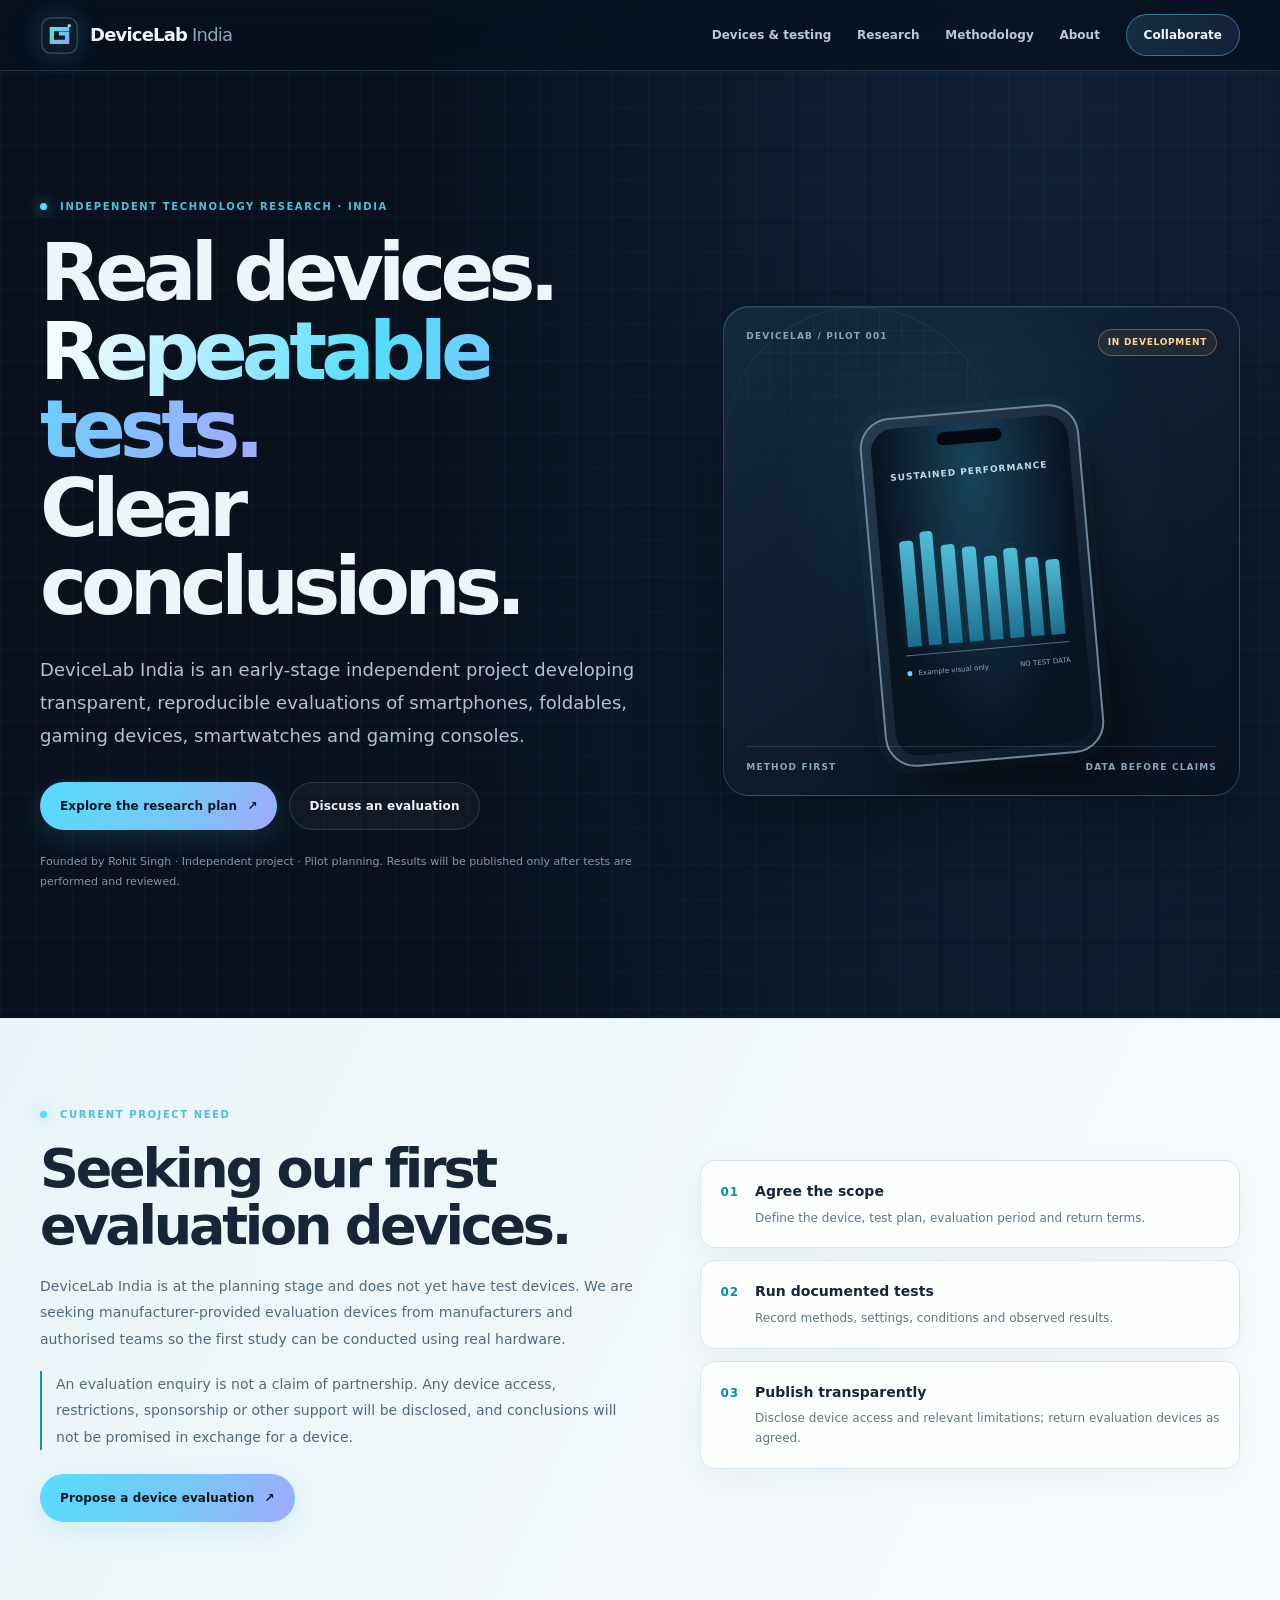
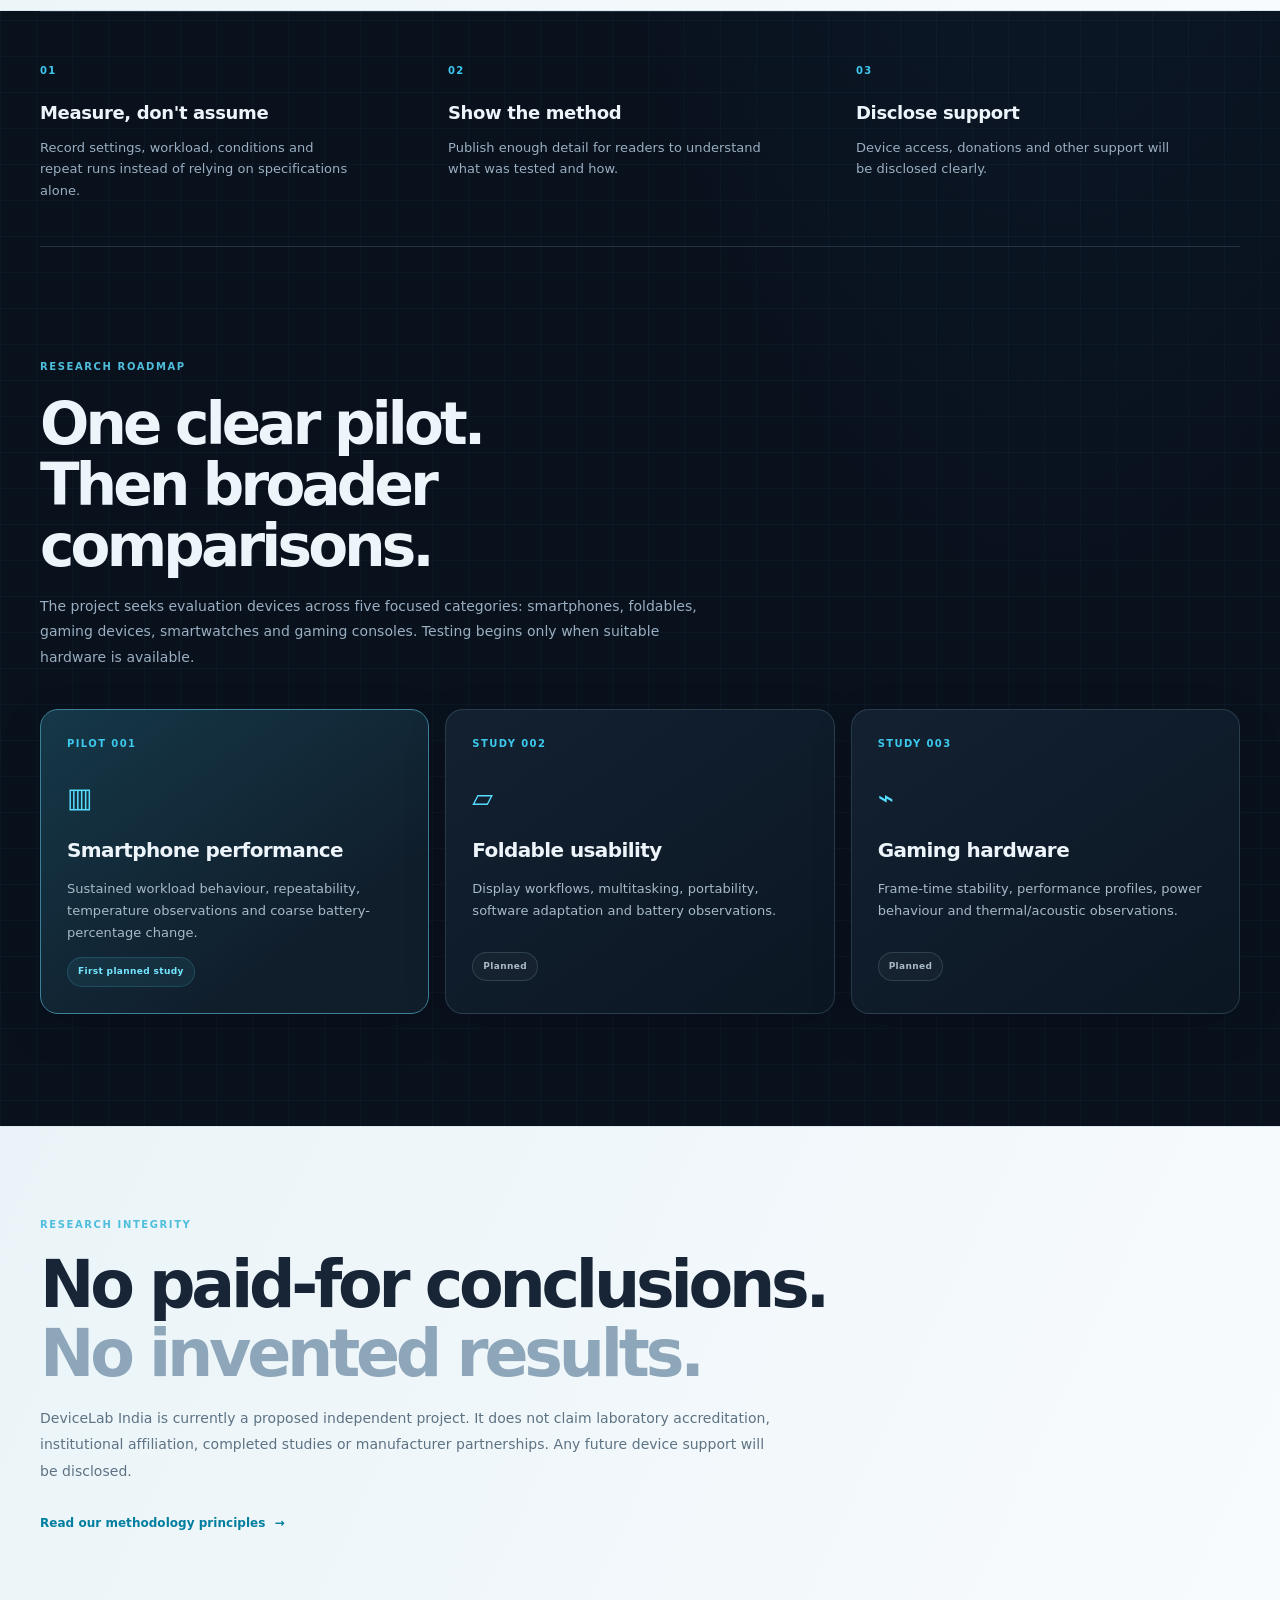
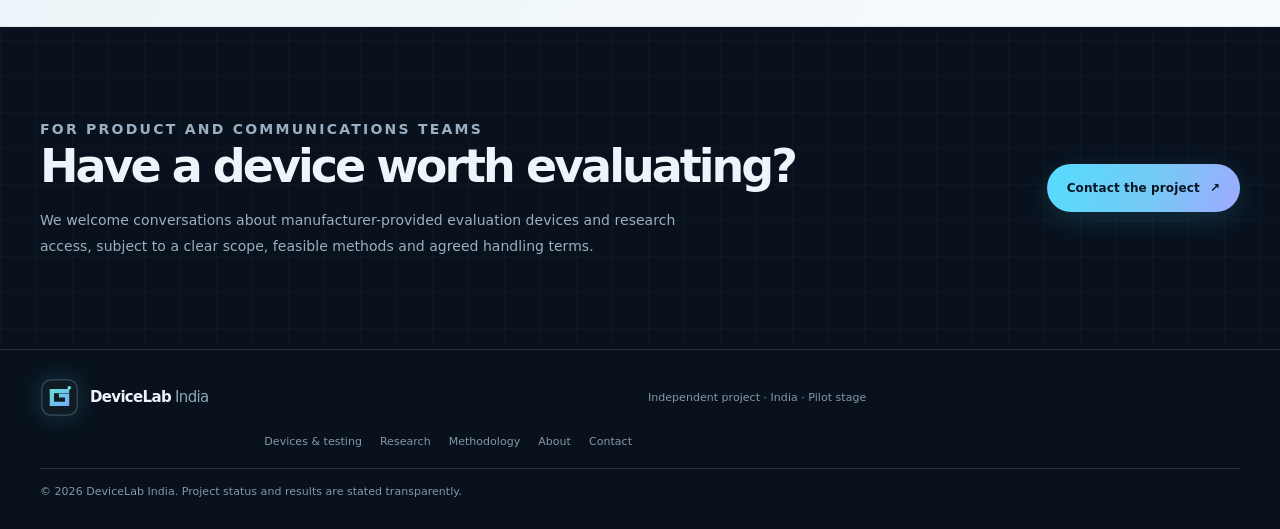
==== commit 441ef2e0: "Revise device evaluation language in index.html" ====
--- a/index.html
+++ b/index.html
@@ -58,14 +58,14 @@
         <div class="device-access-copy">
           <p class="eyebrow"><span class="status-dot"></span> Current project need</p>
           <h2 id="device-access-title">Seeking our first evaluation devices.</h2>
-          <p>DeviceLab India is at the planning stage and does not yet have test devices. We are preparing to request temporary evaluation loans from manufacturers and authorised teams so the first study can be conducted using real hardware.</p>
-          <p class="device-access-note">A loan request is not a claim of partnership. Any device access, restrictions, sponsorship or other support will be disclosed, and conclusions will not be promised in exchange for a device.</p>
-          <a class="button button-primary" href="contact.html">Discuss a device loan <span aria-hidden="true">↗</span></a>
+          <p>DeviceLab India is at the planning stage and does not yet have test devices. We are seeking manufacturer-provided evaluation devices from manufacturers and authorised teams so the first study can be conducted using real hardware.</p>
+          <p class="device-access-note">An evaluation enquiry is not a claim of partnership. Any device access, restrictions, sponsorship or other support will be disclosed, and conclusions will not be promised in exchange for a device.</p>
+          <a class="button button-primary" href="contact.html">Propose a device evaluation <span aria-hidden="true">↗</span></a>
         </div>
         <ol class="device-access-steps" aria-label="Proposed evaluation process">
-          <li><span>01</span><div><strong>Agree the scope</strong><p>Define the device, test plan, loan period and return terms.</p></div></li>
+          <li><span>01</span><div><strong>Agree the scope</strong><p>Define the device, test plan, evaluation period and return terms.</p></div></li>
           <li><span>02</span><div><strong>Run documented tests</strong><p>Record methods, settings, conditions and observed results.</p></div></li>
-          <li><span>03</span><div><strong>Publish transparently</strong><p>Disclose device access and relevant limitations; return loaned hardware as agreed.</p></div></li>
+          <li><span>03</span><div><strong>Publish transparently</strong><p>Disclose device access and relevant limitations; return evaluation devices as agreed.</p></div></li>
         </ol>
       </div>
     </section>
@@ -73,7 +73,7 @@
     <section class="principles section-wrap">
       <div class="principle"><span class="principle-number">01</span><h2>Measure, don't assume</h2><p>Record settings, workload, conditions and repeat runs instead of relying on specifications alone.</p></div>
       <div class="principle"><span class="principle-number">02</span><h2>Show the method</h2><p>Publish enough detail for readers to understand what was tested and how.</p></div>
-      <div class="principle"><span class="principle-number">03</span><h2>Disclose support</h2><p>Device loans, donations and other support will be disclosed clearly.</p></div>
+      <div class="principle"><span class="principle-number">03</span><h2>Disclose support</h2><p>Device access, donations and other support will be disclosed clearly.</p></div>
     </section>
 
     <section class="section-wrap section-block">
@@ -114,7 +114,7 @@
     </section>
 
     <section class="section-wrap final-cta">
-      <div><p class="eyebrow">For product and communications teams</p><h2>Have a device worth evaluating?</h2><p>We welcome conversations about evaluation loans and research access, subject to a clear scope, feasible methods and agreed handling terms.</p></div>
+      <div><p class="eyebrow">For product and communications teams</p><h2>Have a device worth evaluating?</h2><p>We welcome conversations about manufacturer-provided evaluation devices and research access, subject to a clear scope, feasible methods and agreed handling terms.</p></div>
       <a class="button button-primary" href="contact.html">Contact the project <span aria-hidden="true">↗</span></a>
     </section>
   </main>
@@ -127,4 +127,4 @@
   </footer>
   <script src="script.js"></script>
 </body>
-</html>+</html>
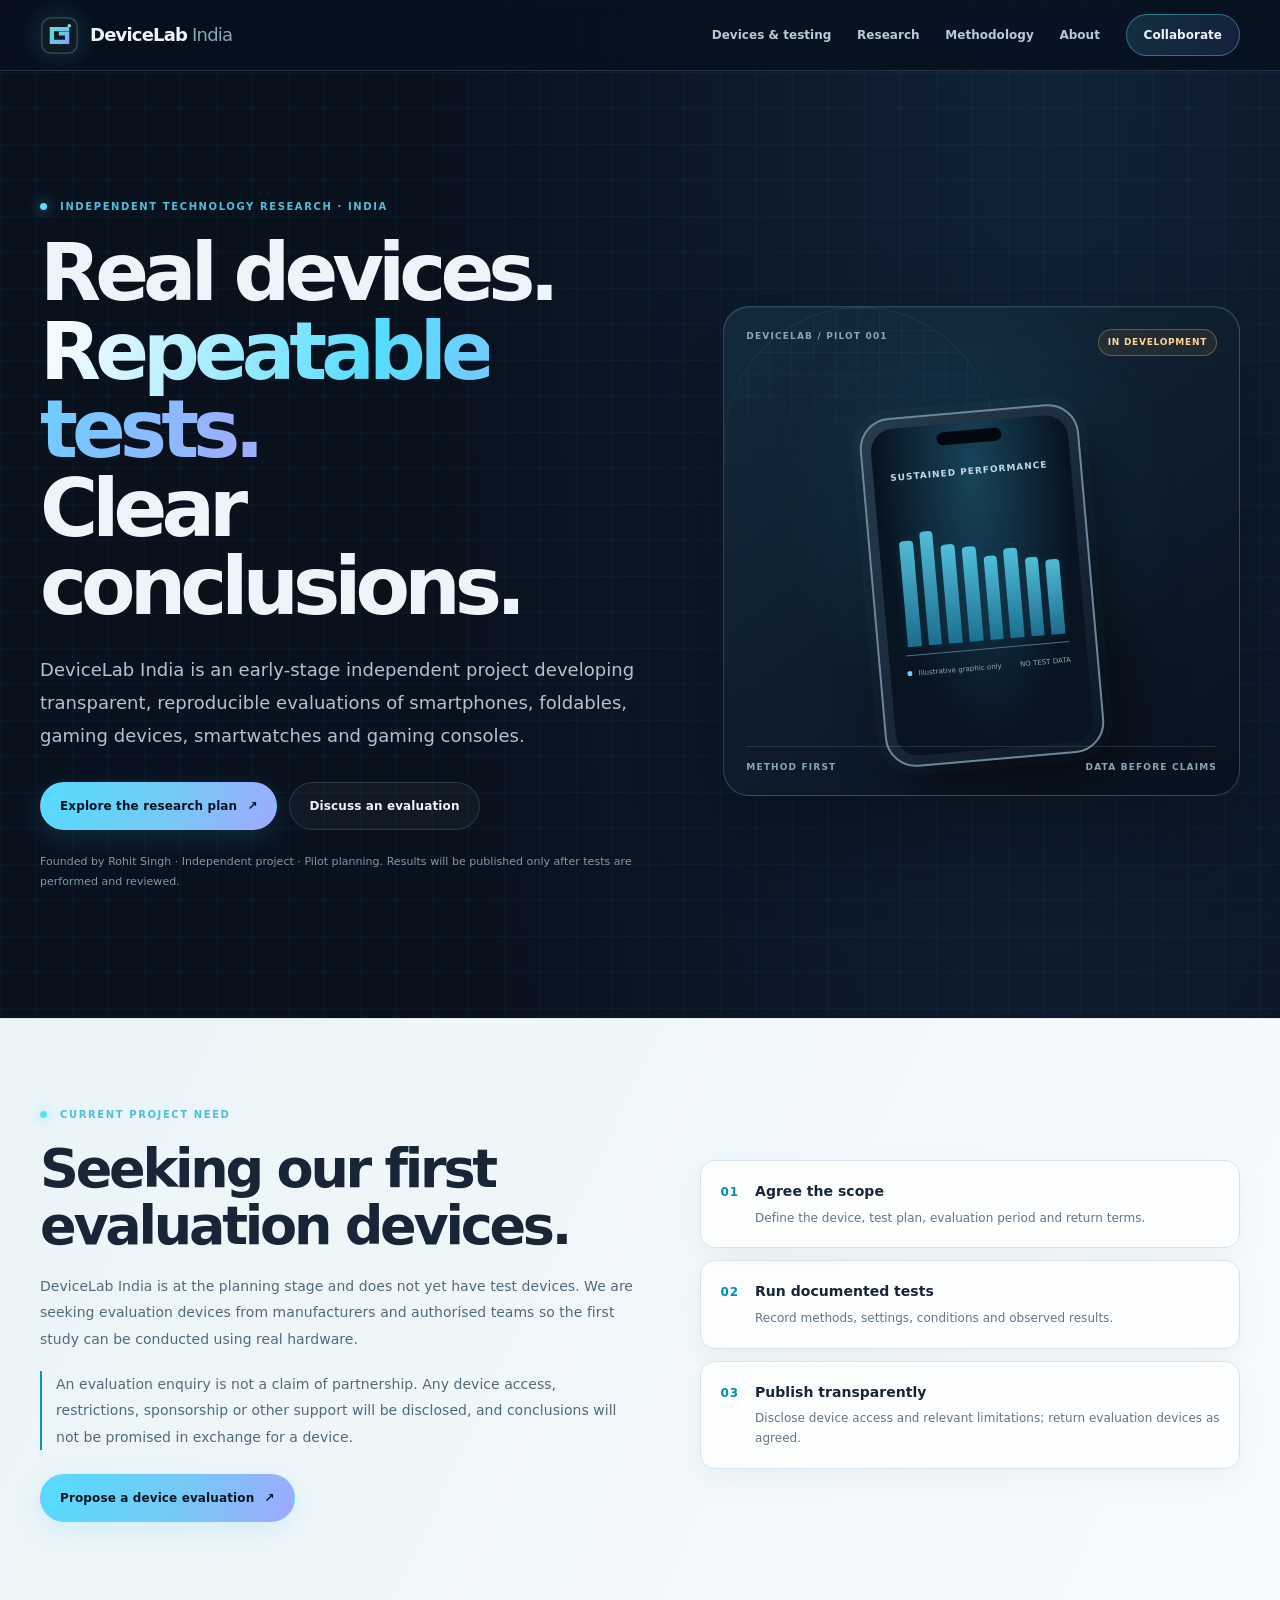
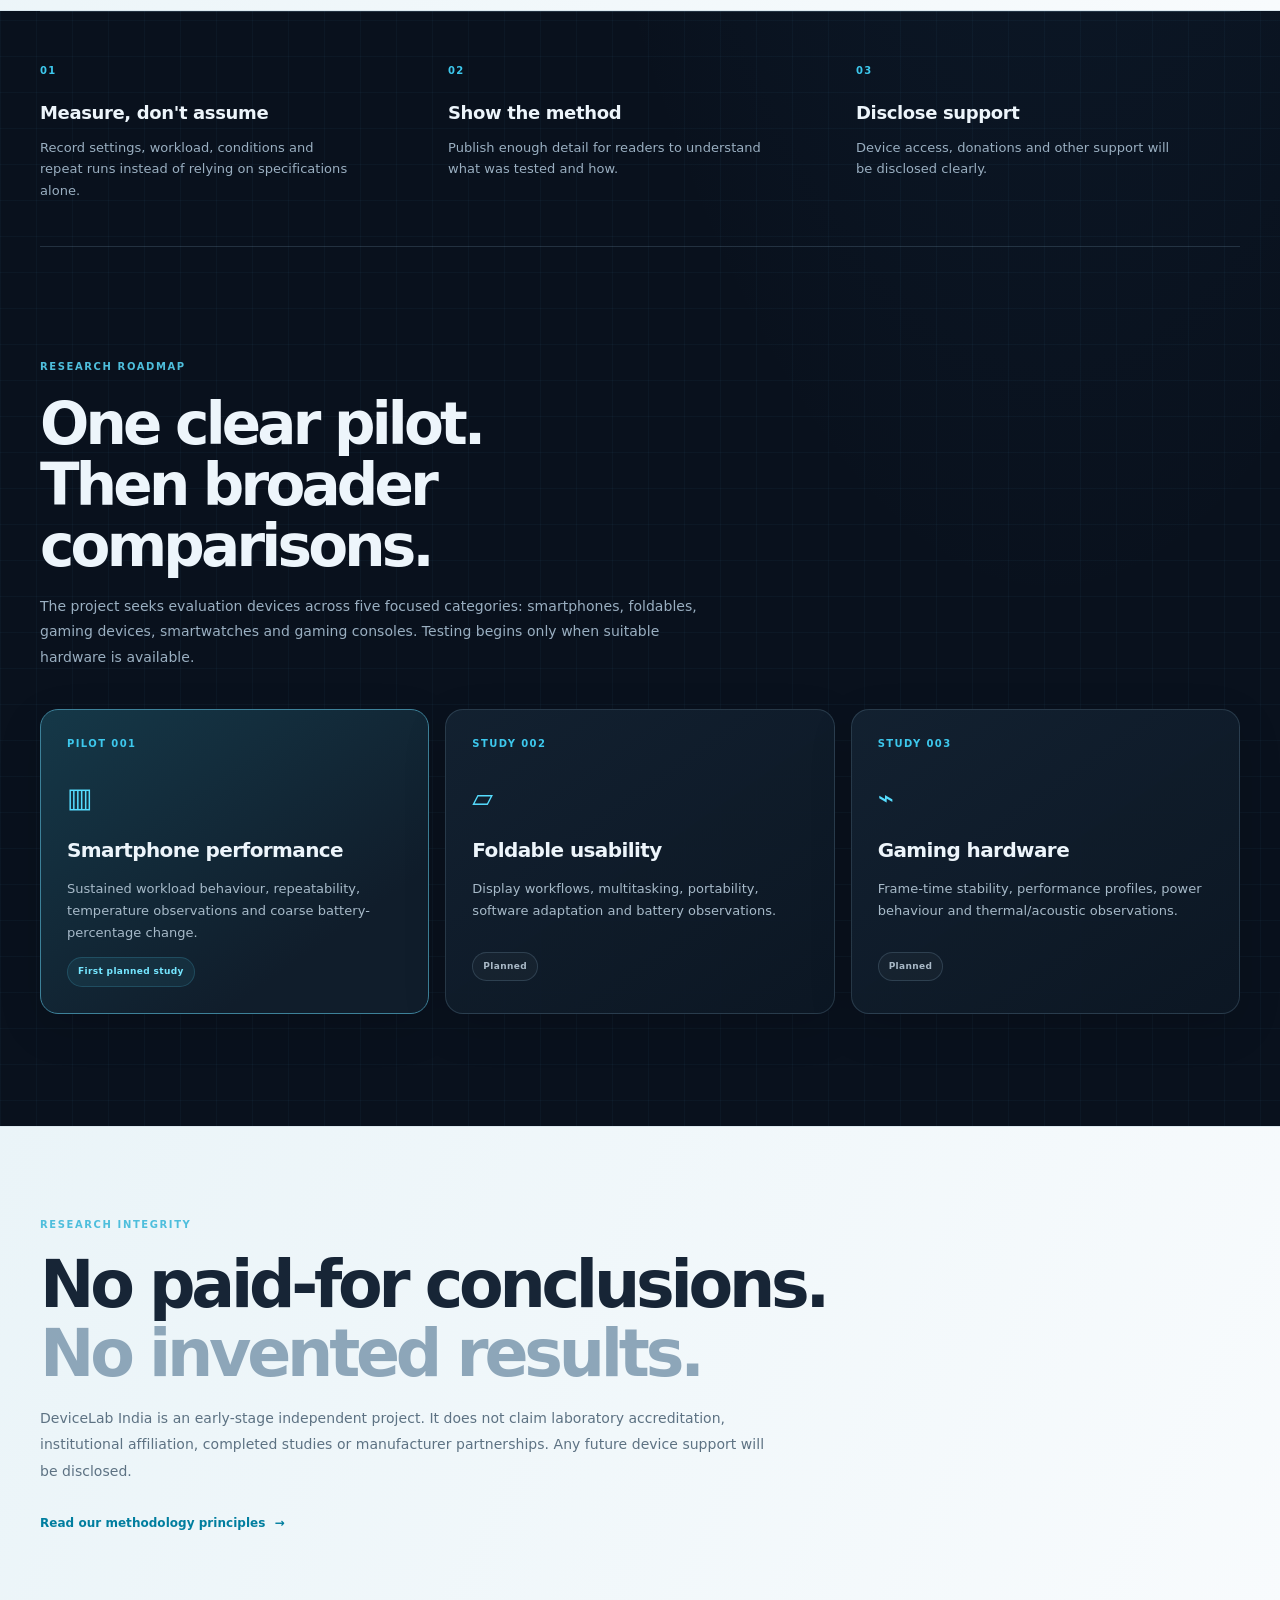
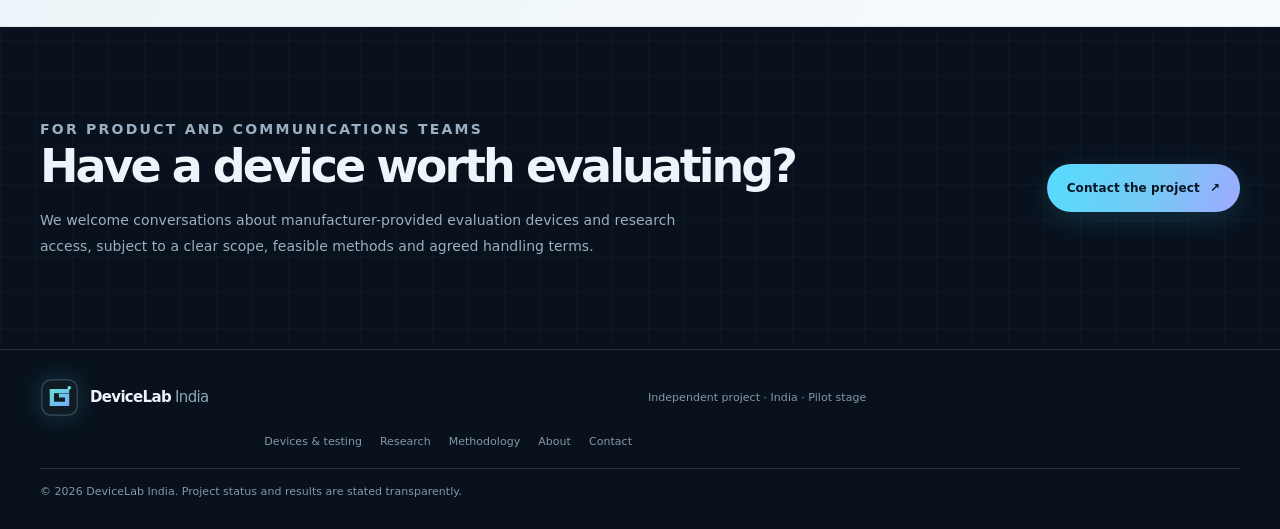
==== commit 178712a2: "Update text for clarity in index.html" ====
--- a/index.html
+++ b/index.html
@@ -46,7 +46,7 @@
             <div class="chart">
               <span style="height:78%"></span><span style="height:84%"></span><span style="height:73%"></span><span style="height:70%"></span><span style="height:62%"></span><span style="height:66%"></span><span style="height:58%"></span><span style="height:55%"></span>
             </div>
-            <div class="chart-legend"><span><i class="legend-mark"></i> Example visual only</span><span>NO TEST DATA</span></div>
+            <div class="chart-legend"><span><i class="legend-mark"></i> Illustrative graphic only</span><span>NO TEST DATA</span></div>
           </div>
         </div>
         <div class="visual-bottom"><span>METHOD FIRST</span><span>DATA BEFORE CLAIMS</span></div>
@@ -58,7 +58,7 @@
         <div class="device-access-copy">
           <p class="eyebrow"><span class="status-dot"></span> Current project need</p>
           <h2 id="device-access-title">Seeking our first evaluation devices.</h2>
-          <p>DeviceLab India is at the planning stage and does not yet have test devices. We are seeking manufacturer-provided evaluation devices from manufacturers and authorised teams so the first study can be conducted using real hardware.</p>
+          <p>DeviceLab India is at the planning stage and does not yet have test devices. We are seeking evaluation devices from manufacturers and authorised teams so the first study can be conducted using real hardware.</p>
           <p class="device-access-note">An evaluation enquiry is not a claim of partnership. Any device access, restrictions, sponsorship or other support will be disclosed, and conclusions will not be promised in exchange for a device.</p>
           <a class="button button-primary" href="contact.html">Propose a device evaluation <span aria-hidden="true">↗</span></a>
         </div>
@@ -108,7 +108,7 @@
       <div class="section-wrap statement-inner">
         <p class="eyebrow">Research integrity</p>
         <h2>No paid-for conclusions.<br><span class="muted-text">No invented results.</span></h2>
-        <p>DeviceLab India is currently a proposed independent project. It does not claim laboratory accreditation, institutional affiliation, completed studies or manufacturer partnerships. Any future device support will be disclosed.</p>
+        <p>DeviceLab India is an early-stage independent project. It does not claim laboratory accreditation, institutional affiliation, completed studies or manufacturer partnerships. Any future device support will be disclosed.</p>
         <a class="text-link" href="methodology.html">Read our methodology principles <span aria-hidden="true">→</span></a>
       </div>
     </section>
